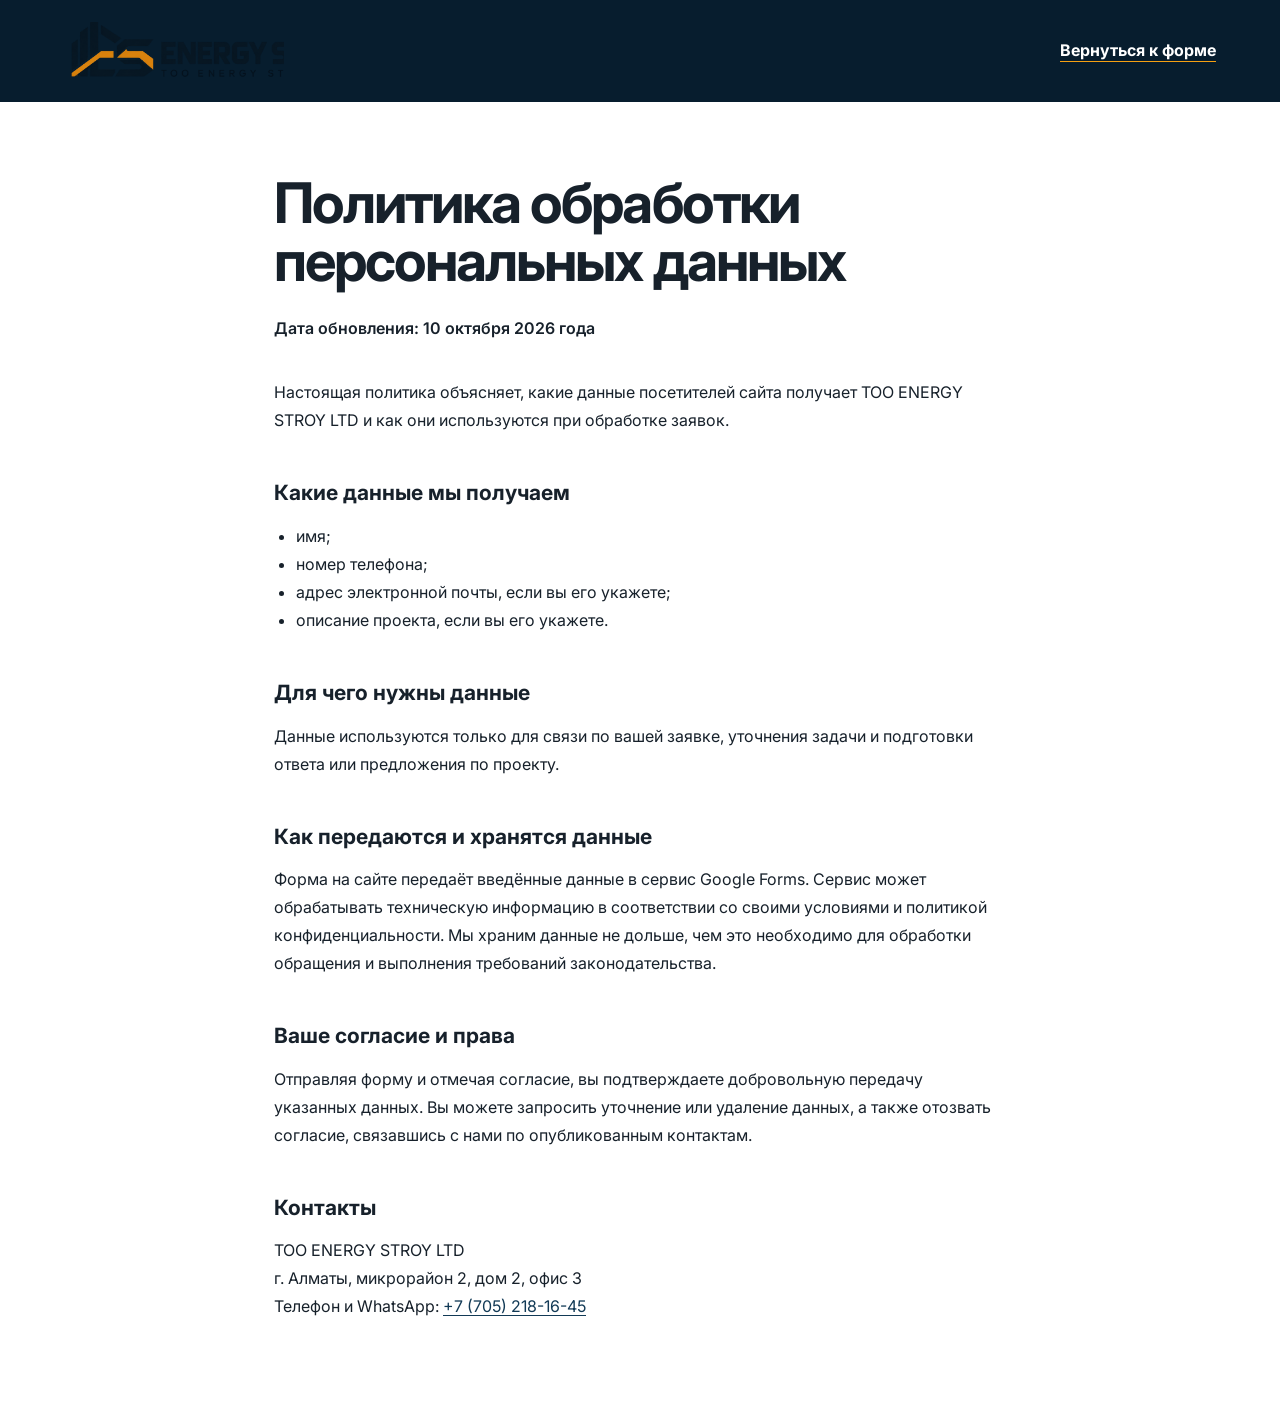
==== privacy.html @ 649e8ce1 "Harden accessibility forms and SEO" ====
<!DOCTYPE html>
<html lang="ru">
<head>
    <meta charset="UTF-8">
    <meta name="viewport" content="width=device-width, initial-scale=1.0, viewport-fit=cover">
    <meta name="description" content="Политика обработки персональных данных TOO ENERGY STROY LTD.">
    <meta name="theme-color" content="#071d2d">
    <link rel="canonical" href="https://kazakbayzhanibek.github.io/mag.ingi/privacy.html">
    <link rel="icon" type="image/png" href="energy-stroy-symbol.png">
    <link rel="stylesheet" href="style.css?v=9">
    <link rel="preconnect" href="https://fonts.googleapis.com">
    <link rel="preconnect" href="https://fonts.gstatic.com" crossorigin>
    <link href="https://fonts.googleapis.com/css2?family=Inter:wght@300;400;500;600;700;800;900&display=swap" rel="stylesheet">
    <title>Политика конфиденциальности — TOO ENERGY STROY LTD</title>
</head>
<body class="privacy-page">
    <a class="skip-link" href="#privacy-content">Перейти к содержанию</a>
    <header class="privacy-header">
        <div class="container">
            <a href="./" class="brand-wordmark" aria-label="TOO ENERGY STROY LTD — на главную">
                <span class="brand-logo-frame"><img src="energy-stroy-logo.png" alt="TOO ENERGY STROY LTD" class="brand-logo-image"></span>
            </a>
            <a class="privacy-back" href="./#contact-form">Вернуться к форме</a>
        </div>
    </header>
    <main id="privacy-content" class="privacy-content">
        <article class="container privacy-article">
            <h1>Политика обработки персональных данных</h1>
            <p class="privacy-updated">Дата обновления: 10 октября 2026 года</p>

            <p>Настоящая политика объясняет, какие данные посетителей сайта получает TOO ENERGY STROY LTD и как они используются при обработке заявок.</p>

            <h2>Какие данные мы получаем</h2>
            <ul>
                <li>имя;</li>
                <li>номер телефона;</li>
                <li>адрес электронной почты, если вы его укажете;</li>
                <li>описание проекта, если вы его укажете.</li>
            </ul>

            <h2>Для чего нужны данные</h2>
            <p>Данные используются только для связи по вашей заявке, уточнения задачи и подготовки ответа или предложения по проекту.</p>

            <h2>Как передаются и хранятся данные</h2>
            <p>Форма на сайте передаёт введённые данные в сервис Google Forms. Сервис может обрабатывать техническую информацию в соответствии со своими условиями и политикой конфиденциальности. Мы храним данные не дольше, чем это необходимо для обработки обращения и выполнения требований законодательства.</p>

            <h2>Ваше согласие и права</h2>
            <p>Отправляя форму и отмечая согласие, вы подтверждаете добровольную передачу указанных данных. Вы можете запросить уточнение или удаление данных, а также отозвать согласие, связавшись с нами по опубликованным контактам.</p>

            <h2>Контакты</h2>
            <p>TOO ENERGY STROY LTD<br>г. Алматы, микрорайон 2, дом 2, офис 3<br>Телефон и WhatsApp: <a href="tel:+77052181645">+7 (705) 218-16-45</a></p>
        </article>
    </main>
</body>
</html>
---- style.css ----
*, *::before, *::after {
    margin: 0;
    padding: 0;
    box-sizing: border-box;
}
:root {
    --primary: #071d2e;
    --primary-light: #123a56;
    --accent: #f5a012;
    --accent-dark: #9c5c00;
    --accent-light: #fff0d3;
    --text: #17212b;
    --text-light: #53616d;
    --text-muted: #71808c;
    --bg: #fafaf7;
    --bg-alt: #f5f2ea;
    --bg-steel: #e9eff2;
    --surface: #ffffff;
    --border: #d7e0e5;
    --shadow: 0 3px 10px rgba(7,29,46,0.07);
    --shadow-md: 0 8px 24px rgba(7,29,46,0.09);
    --shadow-lg: 0 16px 42px rgba(7,29,46,0.13);
    --shadow-xl: 0 24px 64px rgba(7,29,46,0.16);
    --radius: 6px;
    --radius-lg: 12px;
    --transition: 0.3s cubic-bezier(0.4, 0, 0.2, 1);
    --transition-fast: 0.15s ease;
}

html {
    scroll-behavior: smooth;
}

body {
    font-family: 'Inter', -apple-system, BlinkMacSystemFont, sans-serif;
    color: var(--text);
    background: var(--bg);
    line-height: 1.6;
    overflow-x: hidden;
    -webkit-font-smoothing: antialiased;
}

::selection {
    color: var(--primary);
    background: var(--accent);
}

:focus-visible {
    outline: 3px solid var(--accent);
    outline-offset: 3px;
}

* {
    scrollbar-color: var(--accent) var(--primary);
    scrollbar-width: thin;
}

*::-webkit-scrollbar {
    width: 10px;
}

*::-webkit-scrollbar-track {
    background: var(--primary);
}

*::-webkit-scrollbar-thumb {
    background: var(--accent);
    border: 2px solid var(--primary);
}

.container {
    max-width: 1200px;
    margin: 0 auto;
    padding: 0 24px;
}

/* TOP BAR */
.top-bar {
    background: #041522;
    color: rgba(255,255,255,0.8);
    padding: 10px 0;
    font-size: 13px;
}

.top-bar .container {
    display: flex;
    justify-content: space-between;
    align-items: center;
}

.top-bar-left {
    display: flex;
    gap: 30px;
}

.top-bar-left span,
.top-bar-left a {
    display: flex;
    align-items: center;
    gap: 8px;
}

.top-bar-left a {
    color: inherit;
    text-decoration: none;
}

.top-bar-left a:hover {
    color: white;
}

.top-bar-btn {
    background: var(--accent);
    color: var(--primary);
    padding: 8px 20px;
    text-decoration: none;
    font-weight: 600;
    font-size: 12px;
    transition: var(--transition);
    letter-spacing: 0.5px;
}

.top-bar-btn:hover {
    background: white;
    transform: translateY(-1px);
}

/* NAVBAR */
.navbar {
    background: var(--bg);
    position: sticky;
    top: 0;
    z-index: 1000;
    box-shadow: var(--shadow);
    transition: var(--transition);
}

.navbar.scrolled {
    box-shadow: 0 2px 20px rgba(0,0,0,0.1);
}

.navbar .container {
    display: flex;
    align-items: center;
    justify-content: space-between;
    height: 76px;
}

.logo {
    display: flex;
    align-items: center;
    gap: 12px;
    text-decoration: none;
}

.brand-wordmark {
    color: var(--primary);
}

.brand-logo-frame {
    width: 220px;
    height: 58px;
    display: flex;
    align-items: center;
    overflow: hidden;
}

.brand-logo-image {
    width: 100%;
    height: auto;
    display: block;
    transition: var(--transition);
}

.brand-wordmark:hover .brand-logo-image {
    transform: translateY(-1px) scale(1.01);
}

.logo-img {
    height: 44px;
    width: auto;
    transition: var(--transition);
}

.logo:hover .logo-img {
    transform: scale(1.03);
}

.logo-img-footer {
    height: 36px;
    width: auto;
}

.footer-logo {
    flex-direction: column;
    align-items: flex-start;
    gap: 8px;
}

.footer-wordmark {
    flex-direction: row;
    align-items: center;
}

.footer-wordmark .brand-logo-frame {
    width: 240px;
    height: 76px;
    padding: 8px 12px;
    background: white;
    border-radius: 8px;
}

.footer-logo-text {
    color: white;
    font-size: 12px;
    font-weight: 700;
    letter-spacing: 2px;
}

.nav-links {
    display: flex;
    list-style: none;
    gap: 4px;
}

.nav-links a {
    text-decoration: none;
    color: var(--text);
    font-size: 14px;
    font-weight: 500;
    padding: 10px 16px;
    transition: var(--transition);
    position: relative;
}

.nav-links a:hover {
    color: var(--accent);
}

.nav-links a.active {
    color: var(--accent);
}

.nav-links a.active::after {
    content: '';
    position: absolute;
    bottom: 0;
    left: 16px;
    right: 16px;
    height: 2px;
    background: var(--accent);
    border-radius: 1px;
}

.nav-cta {
    display: inline-flex;
    align-items: center;
    gap: 8px;
    padding: 10px 20px;
    background: var(--accent);
    color: var(--primary);
    text-decoration: none;
    font-size: 13px;
    font-weight: 600;
    transition: var(--transition);
}

.nav-cta:hover {
    background: var(--accent-dark);
    color: white;
    transform: translateY(-1px);
    box-shadow: 0 4px 12px rgba(245,166,35,0.3);
}

.mobile-toggle {
    display: none;
    flex-direction: column;
    gap: 5px;
    background: none;
    border: none;
    cursor: pointer;
    padding: 4px;
}

.mobile-toggle span {
    width: 24px;
    height: 2px;
    background: var(--text);
    transition: var(--transition);
}

/* HERO */
.hero {
    position: relative;
    height: 100vh;
    min-height: 650px;
    overflow: hidden;
}

.hero-slider {
    position: absolute;
    inset: 0;
}

.hero-slide {
    position: absolute;
    inset: 0;
    background-size: cover;
    background-position: center;
    opacity: 0;
    transform: scale(1.05);
    transition: opacity 1s ease, transform 6s ease;
}

.hero-slide.active {
    opacity: 1;
    transform: scale(1);
}

.hero-overlay {
    position: absolute;
    inset: 0;
    background: linear-gradient(135deg, rgba(7,29,46,0.9) 0%, rgba(7,29,46,0.66) 52%, rgba(7,29,46,0.38) 100%);
}

.hero-content {
    position: absolute;
    top: 50%;
    left: 50%;
    transform: translate(-50%, -50%);
    text-align: center;
    color: white;
    z-index: 2;
    width: 90%;
    max-width: 850px;
}

.hero-badge {
    display: inline-block;
    padding: 8px 24px;
    background: rgba(245,166,35,0.15);
    color: var(--accent);
    font-size: 12px;
    font-weight: 600;
    letter-spacing: 3px;
    text-transform: uppercase;
    margin-bottom: 24px;
    border: 1px solid rgba(245,166,35,0.3);
    backdrop-filter: blur(10px);
}

.hero-title {
    font-size: clamp(38px, 6vw, 72px);
    font-weight: 900;
    line-height: 1.05;
    margin-bottom: 24px;
    letter-spacing: 2px;
    text-shadow: 0 2px 20px rgba(0,0,0,0.3);
}

.hero-title .accent {
    color: var(--accent);
}

.hero-desc {
    font-size: 17px;
    color: rgba(255,255,255,0.7);
    margin-bottom: 36px;
    max-width: 600px;
    margin-left: auto;
    margin-right: auto;
    line-height: 1.8;
}

.hero-buttons {
    display: flex;
    gap: 16px;
    justify-content: center;
    flex-wrap: wrap;
}

.btn {
    display: inline-flex;
    align-items: center;
    gap: 10px;
    padding: 16px 32px;
    font-size: 13px;
    font-weight: 700;
    text-decoration: none;
    letter-spacing: 1px;
    transition: var(--transition);
    cursor: pointer;
    border: none;
    font-family: inherit;
    text-transform: uppercase;
    position: relative;
    overflow: hidden;
}

.btn-primary {
    background: var(--accent);
    color: var(--primary);
}

.btn-primary:hover {
    background: white;
    transform: translateY(-3px);
    box-shadow: 0 10px 30px rgba(245,166,35,0.35);
}

.btn-primary::after {
    content: '';
    position: absolute;
    width: 100%;
    height: 100%;
    top: 0;
    left: -100%;
    background: linear-gradient(90deg, transparent, rgba(255,255,255,0.25), transparent);
    transition: 0.5s;
}

.btn-primary:hover::after {
    left: 100%;
}

.btn-outline {
    background: transparent;
    color: white;
    border: 2px solid rgba(255,255,255,0.3);
}

.btn-outline:hover {
    background: white;
    color: var(--primary);
    border-color: white;
    transform: translateY(-3px);
}

.btn-full {
    width: 100%;
    justify-content: center;
}

.hero-nav {
    position: absolute;
    bottom: 50%;
    transform: translateY(50%);
    width: 100%;
    display: flex;
    justify-content: space-between;
    padding: 0 30px;
    z-index: 3;
}

.hero-prev, .hero-next {
    width: 50px;
    height: 50px;
    background: rgba(255,255,255,0.1);
    border: 1px solid rgba(255,255,255,0.2);
    color: white;
    display: flex;
    align-items: center;
    justify-content: center;
    cursor: pointer;
    transition: var(--transition);
    backdrop-filter: blur(10px);
}

.hero-prev:hover, .hero-next:hover {
    background: var(--accent);
    border-color: var(--accent);
    transform: scale(1.1);
}

.hero-bottom-shape {
    position: absolute;
    bottom: -2px;
    left: 0;
    right: 0;
    height: 100px;
    background: white;
    clip-path: polygon(0 100%, 100% 100%, 100% 0, 0 60%);
    z-index: 4;
}

.hero-scroll {
    position: absolute;
    bottom: 120px;
    left: 50%;
    transform: translateX(-50%);
    z-index: 5;
    display: flex;
    flex-direction: column;
    align-items: center;
    gap: 8px;
    color: rgba(255,255,255,0.6);
    font-size: 11px;
    letter-spacing: 2px;
    text-transform: uppercase;
    animation: bounce 2s infinite;
}

@keyframes bounce {
    0%, 100% { transform: translateX(-50%) translateY(0); }
    50% { transform: translateX(-50%) translateY(8px); }
}

/* COUNTERS */
.counters {
    padding: 60px 0;
    background: var(--primary);
    position: relative;
    z-index: 5;
}

.counters-grid {
    display: grid;
    grid-template-columns: repeat(4, 1fr);
    gap: 30px;
}

.counter-item {
    text-align: center;
    color: white;
    padding: 20px;
    transition: var(--transition);
}

.counter-item:hover {
    transform: translateY(-5px);
}

.counter-number {
    font-size: 48px;
    font-weight: 900;
    color: var(--accent);
    display: inline;
    line-height: 1;
}

.counter-suffix {
    font-size: 24px;
    font-weight: 700;
    color: var(--accent);
    display: inline;
}

.counter-label {
    font-size: 14px;
    color: rgba(255,255,255,0.6);
    margin-top: 8px;
}

/* SECTIONS */
.section-header {
    text-align: center;
    margin-bottom: 50px;
}

.section-header.left {
    text-align: left;
}

.section-tag {
    display: inline-block;
    padding: 6px 16px;
    background: var(--accent-light);
    color: var(--accent-dark);
    font-size: 11px;
    font-weight: 700;
    letter-spacing: 2px;
    text-transform: uppercase;
    margin-bottom: 16px;
}

.section-tag.light {
    background: rgba(245,166,35,0.15);
    color: var(--accent);
}

.section-title {
    font-size: clamp(28px, 4vw, 40px);
    font-weight: 900;
    margin-bottom: 12px;
    letter-spacing: 1px;
}

.section-title.left {
    text-align: left;
}

.section-title .accent {
    color: var(--accent);
}

.section-desc {
    font-size: 16px;
    color: var(--text-light);
    max-width: 500px;
    margin: 0 auto;
}

/* FEATURES */
.features {
    padding: 80px 0;
    background: var(--bg-steel);
}

.features-grid {
    display: grid;
    grid-template-columns: repeat(4, 1fr);
    gap: 24px;
}

.feature-item {
    text-align: center;
    padding: 40px 24px;
    border: 1px solid var(--border);
    transition: var(--transition);
    position: relative;
    overflow: hidden;
    background: var(--surface);
}

.feature-item::before {
    content: '';
    position: absolute;
    top: 0;
    left: 0;
    right: 0;
    height: 3px;
    background: var(--accent);
    transform: scaleX(0);
    transition: var(--transition);
}

.feature-item:hover {
    border-color: var(--accent);
    transform: translateY(-8px);
    box-shadow: var(--shadow-xl);
}

.feature-item:hover::before {
    transform: scaleX(1);
}

.feature-icon {
    width: 72px;
    height: 72px;
    margin: 0 auto 20px;
    display: flex;
    align-items: center;
    justify-content: center;
    background: var(--accent-light);
    color: var(--accent);
    transition: var(--transition);
    border-radius: 50%;
}

.feature-item:hover .feature-icon {
    background: var(--accent);
    color: white;
    transform: scale(1.1);
    box-shadow: 0 8px 20px rgba(245,166,35,0.3);
}

.feature-item h3 {
    font-size: 14px;
    font-weight: 700;
    margin-bottom: 12px;
    letter-spacing: 1px;
}

.feature-item p {
    font-size: 14px;
    color: var(--text-light);
    line-height: 1.7;
}

/* ABOUT */
.about {
    padding: 100px 0;
    background: var(--bg-alt);
    position: relative;
    overflow: hidden;
}

.about-bg-text {
    position: absolute;
    left: -80px;
    top: 50%;
    transform: translateY(-50%) rotate(-90deg);
    font-size: 180px;
    font-weight: 900;
    color: rgba(0,0,0,0.02);
    white-space: nowrap;
    pointer-events: none;
}

.about-layout {
    display: grid;
    grid-template-columns: 1fr 1fr;
    gap: 60px;
    align-items: start;
}

.about-text {
    font-size: 16px;
    color: var(--text-light);
    line-height: 1.8;
    margin-bottom: 16px;
}

.about-principles {
    margin-top: 30px;
    display: flex;
    flex-direction: column;
    gap: 14px;
}

.principle {
    display: flex;
    align-items: center;
    gap: 12px;
    font-size: 15px;
    font-weight: 500;
    transition: var(--transition);
}

.principle:hover {
    transform: translateX(5px);
}

.principle svg {
    color: var(--accent);
    flex-shrink: 0;
}

.about-right {
    display: grid;
    grid-template-columns: 1fr 1fr;
    gap: 16px;
}

.about-card {
    background: var(--surface);
    padding: 24px;
    border: 1px solid var(--border);
    transition: var(--transition);
    position: relative;
    overflow: hidden;
}

.about-card::after {
    content: '';
    position: absolute;
    bottom: 0;
    left: 0;
    right: 0;
    height: 3px;
    background: var(--accent);
    transform: scaleX(0);
    transition: var(--transition);
}

.about-card:hover {
    border-color: var(--accent);
    box-shadow: var(--shadow-lg);
    transform: translateY(-5px);
}

.about-card:hover::after {
    transform: scaleX(1);
}

.about-card-icon {
    width: 48px;
    height: 48px;
    display: flex;
    align-items: center;
    justify-content: center;
    background: var(--accent-light);
    color: var(--accent);
    margin-bottom: 16px;
    border-radius: 50%;
    transition: var(--transition);
}

.about-card:hover .about-card-icon {
    background: var(--accent);
    color: white;
    transform: scale(1.1);
}

.about-card-value {
    display: block;
    font-size: 14px;
    font-weight: 600;
    margin-bottom: 4px;
}

.about-card-label {
    font-size: 12px;
    color: var(--text-muted);
    text-transform: uppercase;
    letter-spacing: 1px;
}

/* SERVICES */
.services {
    padding: 100px 0;
    background: var(--bg);
}

.services-grid {
    display: grid;
    grid-template-columns: repeat(3, 1fr);
    gap: 24px;
}

.service-card {
    border: 1px solid var(--border);
    overflow: hidden;
    transition: var(--transition);
    position: relative;
    display: flex;
    flex-direction: column;
    background: var(--surface);
}

.service-card::before {
    content: '';
    position: absolute;
    top: 0;
    left: 0;
    right: 0;
    height: 3px;
    background: var(--accent);
    transform: scaleX(0);
    transition: var(--transition);
    z-index: 1;
}

.service-card:hover {
    border-color: var(--accent);
    box-shadow: var(--shadow-xl);
    transform: translateY(-8px);
}

.service-card:hover::before {
    transform: scaleX(1);
}

.service-card-img {
    position: relative;
    height: 220px;
    overflow: hidden;
}

.service-card-img img {
    width: 100%;
    height: 100%;
    object-fit: cover;
    transition: transform 0.5s;
}

.service-card:hover .service-card-img img {
    transform: scale(1.1);
}

.service-card-overlay {
    position: absolute;
    inset: 0;
    background: rgba(7,29,46,0.84);
    display: flex;
    align-items: center;
    justify-content: center;
    color: var(--accent);
    opacity: 0;
    transition: var(--transition);
}

.service-card:hover .service-card-overlay {
    opacity: 1;
}

.service-card-img::after {
    content: '';
    position: absolute;
    bottom: 0;
    left: 0;
    right: 0;
    height: 50%;
    background: linear-gradient(to top, rgba(0,0,0,0.3), transparent);
    pointer-events: none;
}

.service-card-body {
    padding: 28px;
    flex: 1;
}

.service-card-body h3 {
    font-size: 18px;
    font-weight: 700;
    margin-bottom: 16px;
}

.service-list {
    display: flex;
    flex-direction: column;
    gap: 10px;
}

.service-list span {
    font-size: 14px;
    color: var(--text-light);
    display: flex;
    align-items: center;
    gap: 10px;
    transition: var(--transition);
}

.service-list span:hover {
    color: var(--text);
    transform: translateX(4px);
}

.service-list span::before {
    content: '';
    width: 6px;
    height: 6px;
    background: var(--accent);
    flex-shrink: 0;
    border-radius: 50%;
}

/* PORTFOLIO */
.portfolio {
    padding: 100px 0;
    color: white;
    background: var(--primary);
}

.portfolio .section-title {
    color: white;
}

.portfolio .section-desc {
    color: rgba(233,239,242,0.72);
}

.portfolio .section-tag {
    color: #ffd58e;
    background: rgba(245,160,18,0.14);
}

.clients-grid {
    display: grid;
    grid-template-columns: repeat(5, 1fr);
    gap: 1px;
    background: rgba(255,255,255,0.14);
    box-shadow: var(--shadow-md);
}

.client-name {
    min-height: 132px;
    padding: 24px;
    background: #f9f7f2;
    color: var(--primary);
    display: flex;
    align-items: center;
    justify-content: center;
    text-align: center;
    font-size: 15px;
    font-weight: 800;
    letter-spacing: -0.01em;
    transition: var(--transition);
}

.client-name:hover {
    color: var(--accent-dark);
    transform: translateY(-3px);
    box-shadow: 0 8px 24px rgba(15, 25, 35, 0.1);
    position: relative;
    z-index: 1;
}

.client-name-more {
    background: var(--primary);
    color: white;
    font-weight: 600;
    font-style: italic;
}

.portfolio-filter {
    display: flex;
    justify-content: center;
    gap: 8px;
    margin-bottom: 40px;
}

.filter-btn {
    padding: 10px 24px;
    background: white;
    border: 1px solid var(--border);
    font-size: 13px;
    font-weight: 600;
    cursor: pointer;
    transition: var(--transition);
    font-family: inherit;
    position: relative;
}

.filter-btn::after {
    content: '';
    position: absolute;
    bottom: -1px;
    left: 50%;
    width: 0;
    height: 2px;
    background: var(--primary);
    transition: var(--transition);
    transform: translateX(-50%);
}

.filter-btn:hover,
.filter-btn.active {
    background: var(--accent);
    border-color: var(--accent);
    color: var(--primary);
}

.filter-btn.active::after {
    width: 30px;
}

.portfolio-grid {
    display: grid;
    grid-template-columns: repeat(2, 1fr);
    gap: 24px;
}

.portfolio-card {
    overflow: hidden;
    position: relative;
}

.portfolio-card::before {
    content: '';
    position: absolute;
    top: 0;
    left: 0;
    right: 0;
    height: 3px;
    background: var(--accent);
    transform: scaleX(0);
    transition: var(--transition);
    z-index: 1;
}

.portfolio-card:hover::before {
    transform: scaleX(1);
}

.portfolio-image {
    position: relative;
    height: 300px;
    overflow: hidden;
}

.portfolio-image img {
    width: 100%;
    height: 100%;
    object-fit: cover;
    transition: transform 0.5s;
}

.portfolio-card:hover .portfolio-image img {
    transform: scale(1.1);
}

.portfolio-overlay {
    position: absolute;
    inset: 0;
    background: linear-gradient(to top, rgba(15,25,35,0.95) 0%, rgba(15,25,35,0.3) 50%, transparent 100%);
    display: flex;
    flex-direction: column;
    justify-content: flex-end;
    padding: 30px;
    opacity: 0;
    transition: var(--transition);
}

.portfolio-card:hover .portfolio-overlay {
    opacity: 1;
}

.portfolio-category {
    display: inline-block;
    padding: 4px 12px;
    background: var(--accent);
    color: var(--primary);
    font-size: 11px;
    font-weight: 700;
    letter-spacing: 1px;
    text-transform: uppercase;
    margin-bottom: 12px;
    width: fit-content;
}

.portfolio-overlay h4 {
    color: white;
    font-size: 20px;
    font-weight: 700;
    margin-bottom: 6px;
}

.portfolio-overlay p {
    color: rgba(255,255,255,0.7);
    font-size: 14px;
    margin-bottom: 16px;
}

.portfolio-link {
    display: inline-block;
    padding: 10px 24px;
    background: white;
    color: var(--primary);
    text-decoration: none;
    font-size: 12px;
    font-weight: 700;
    letter-spacing: 1px;
    transition: var(--transition);
    width: fit-content;
}

.portfolio-link:hover {
    background: var(--accent);
    transform: translateY(-2px);
    box-shadow: 0 4px 12px rgba(245,166,35,0.3);
}

/* CONTACTS */
.contacts {
    padding: 100px 0;
    background: var(--bg-alt);
}

.contacts-layout {
    display: grid;
    grid-template-columns: 1fr 1.2fr;
    gap: 40px;
}

.contact-items {
    display: flex;
    flex-direction: column;
    gap: 20px;
}

.contact-item {
    display: flex;
    align-items: flex-start;
    gap: 16px;
    padding: 20px;
    background: var(--surface);
    border: 1px solid var(--border);
    transition: var(--transition);
    position: relative;
    overflow: hidden;
}

.contact-item::before {
    content: '';
    position: absolute;
    top: 0;
    left: 0;
    width: 3px;
    height: 100%;
    background: var(--accent);
    transform: scaleY(0);
    transition: var(--transition);
}

.contact-item:hover {
    border-color: var(--accent);
    box-shadow: var(--shadow);
    transform: translateX(4px);
}

.contact-item:hover::before {
    transform: scaleY(1);
}

.contact-icon {
    width: 48px;
    height: 48px;
    display: flex;
    align-items: center;
    justify-content: center;
    background: var(--accent-light);
    color: var(--accent);
    flex-shrink: 0;
    border-radius: 50%;
    transition: var(--transition);
}

.contact-item:hover .contact-icon {
    background: var(--accent);
    color: white;
    transform: scale(1.1);
}

.contact-label {
    display: block;
    font-size: 11px;
    color: var(--text-muted);
    margin-bottom: 4px;
    text-transform: uppercase;
    letter-spacing: 1px;
    font-weight: 600;
}

.contact-value {
    font-size: 15px;
    font-weight: 600;
    color: var(--text);
    text-decoration: none;
}

.contact-item a.contact-value {
    display: block;
}

a.contact-value:hover {
    color: var(--accent);
}

#map {
    width: 100%;
    height: 440px;
    position: relative;
    background: var(--bg-steel);
    border-radius: 12px;
    overflow: hidden;
    box-shadow: 0 18px 45px rgba(15, 25, 35, 0.14);
}

#map iframe {
    width: 100%;
    height: 100%;
    border: 0;
    filter: saturate(0.78) contrast(0.96);
    transition: filter var(--transition);
}

#map:hover iframe {
    filter: saturate(1) contrast(1);
}

.map-card {
    position: absolute;
    left: 18px;
    right: 18px;
    bottom: 18px;
    z-index: 2;
    display: grid;
    grid-template-columns: auto minmax(0, 1fr) auto;
    align-items: center;
    gap: 14px;
    padding: 16px;
    background: white;
    border-radius: 14px;
    box-shadow: 0 12px 32px rgba(15, 25, 35, 0.2);
}

.map-pin {
    width: 44px;
    height: 44px;
    display: grid;
    place-items: center;
    flex-shrink: 0;
    color: var(--primary);
    background: var(--accent);
    border-radius: 12px;
}

.map-address {
    display: grid;
    gap: 2px;
    min-width: 0;
}

.map-address span {
    color: var(--text-muted);
    font-size: 11px;
    font-weight: 700;
    letter-spacing: 0.08em;
    text-transform: uppercase;
}

.map-address strong {
    overflow: hidden;
    color: var(--primary);
    font-size: 14px;
    font-weight: 800;
    text-overflow: ellipsis;
    white-space: nowrap;
}

.map-address small {
    color: var(--text-muted);
    font-size: 12px;
}

.map-link {
    display: inline-flex;
    align-items: center;
    justify-content: center;
    gap: 6px;
    min-height: 42px;
    padding: 0 16px;
    color: white;
    background: var(--primary);
    border-radius: 10px;
    text-decoration: none;
    font-size: 12px;
    font-weight: 700;
    transition: var(--transition);
}

.map-link:hover {
    color: var(--primary);
    background: var(--accent);
}

.map-link svg {
    transition: transform var(--transition);
}

.map-link:hover svg {
    transform: translateX(2px);
}

/* CONTACT FORM */
.contact-form-section {
    padding: 100px 0;
    background: linear-gradient(135deg, var(--primary) 0%, #0c3049 100%);
}

.form-layout {
    display: grid;
    grid-template-columns: 1fr 1fr;
    gap: 60px;
    align-items: center;
}

.form-info h2 {
    font-size: 36px;
    font-weight: 900;
    color: white;
    margin-bottom: 12px;
}

.form-info > p {
    font-size: 16px;
    color: rgba(255,255,255,0.6);
    margin-bottom: 30px;
}

.form-features {
    display: flex;
    flex-direction: column;
    gap: 14px;
}

.form-feature {
    display: flex;
    align-items: center;
    gap: 12px;
    color: rgba(255,255,255,0.8);
    font-size: 14px;
}

.form-feature svg {
    color: var(--accent);
}

/* CUSTOM FORM */
.custom-form {
    display: flex;
    flex-direction: column;
    gap: 16px;
}

.form-row {
    display: grid;
    grid-template-columns: 1fr 1fr;
    gap: 16px;
}

.custom-form input,
.custom-form textarea {
    padding: 16px 20px;
    background: var(--primary-light);
    border: 1px solid rgba(255,255,255,0.1);
    color: white;
    font-size: 15px;
    font-family: inherit;
    transition: var(--transition);
}

.custom-form input::placeholder,
.custom-form textarea::placeholder {
    color: rgba(255,255,255,0.3);
}

.custom-form input:focus,
.custom-form textarea:focus {
    outline: none;
    border-color: var(--accent);
    box-shadow: 0 0 0 3px rgba(245,166,35,0.15);
}

.custom-form input:invalid:not(:placeholder-shown),
.custom-form textarea:invalid:not(:placeholder-shown) {
    border-color: #ef4444;
    box-shadow: 0 0 0 3px rgba(239, 68, 68, 0.1);
}

.custom-form button:disabled {
    opacity: 0.5;
    cursor: not-allowed;
    transform: none;
}

.custom-form textarea {
    resize: vertical;
    min-height: 120px;
}

@media (max-width: 768px) {
    .form-row {
        grid-template-columns: 1fr;
    }
}

.form-success {
    text-align: center;
    padding: 40px 20px;
}

.form-success svg {
    margin-bottom: 16px;
}

.form-success h3 {
    font-size: 20px;
    font-weight: 800;
    color: white;
    margin-bottom: 8px;
    letter-spacing: 1px;
}

.form-success p {
    color: rgba(255,255,255,0.6);
    font-size: 15px;
}

.form-error {
    display: none;
    background: rgba(239, 68, 68, 0.15);
    border: 1px solid rgba(239, 68, 68, 0.3);
    color: #ef4444;
    padding: 10px 16px;
    border-radius: 8px;
    font-size: 13px;
    margin-bottom: 12px;
}

.form-timer {
    display: none;
    color: rgba(255,255,255,0.4);
    font-size: 12px;
    text-align: center;
    margin-top: 8px;
}

/* FOOTER */
.footer {
    background: #04111c;
    padding-top: 60px;
}

.footer-top {
    display: grid;
    grid-template-columns: 1.5fr 1fr 1fr 1fr;
    gap: 40px;
    padding-bottom: 40px;
    border-bottom: 1px solid rgba(255,255,255,0.1);
}

.footer-brand p {
    color: rgba(255,255,255,0.5);
    font-size: 14px;
    margin-top: 16px;
    line-height: 1.7;
}

.footer-links h4,
.footer-contacts h4 {
    color: white;
    font-size: 14px;
    font-weight: 700;
    margin-bottom: 20px;
    letter-spacing: 1px;
}

.footer-links a,
.footer-contacts a,
.footer-contacts span {
    display: block;
    color: rgba(255,255,255,0.5);
    text-decoration: none;
    font-size: 14px;
    margin-bottom: 12px;
    transition: var(--transition);
    position: relative;
    display: inline-block;
}

.footer-links a::after,
.footer-contacts a::after {
    content: '';
    position: absolute;
    bottom: -2px;
    left: 0;
    width: 0;
    height: 1px;
    background: var(--accent);
    transition: var(--transition);
}

.footer-links a:hover,
.footer-contacts a:hover {
    color: var(--accent);
}

.footer-links a:hover::after,
.footer-contacts a:hover::after {
    width: 100%;
}

.footer-bottom {
    padding: 20px 0;
    text-align: center;
    color: rgba(255,255,255,0.3);
    font-size: 13px;
}

/* MODAL */
.modal {
    display: none;
    position: fixed;
    inset: 0;
    background: rgba(0,0,0,0.7);
    z-index: 2000;
    align-items: center;
    justify-content: center;
    backdrop-filter: blur(4px);
}

.modal.active {
    display: flex;
}

.modal-content {
    background: white;
    padding: 50px;
    text-align: center;
    max-width: 420px;
    width: 90%;
    animation: modalSlide 0.3s ease;
}

@keyframes modalSlide {
    from {
        opacity: 0;
        transform: translateY(-20px) scale(0.95);
    }
    to {
        opacity: 1;
        transform: translateY(0) scale(1);
    }
}

.modal-icon {
    width: 80px;
    height: 80px;
    margin: 0 auto 24px;
    display: flex;
    align-items: center;
    justify-content: center;
    background: #f0fdf4;
    color: #16a34a;
    border-radius: 50%;
    animation: modalIcon 0.5s ease 0.2s both;
}

@keyframes modalIcon {
    from {
        transform: scale(0);
    }
    to {
        transform: scale(1);
    }
}

.modal-content h3 {
    font-size: 22px;
    font-weight: 800;
    margin-bottom: 10px;
    letter-spacing: 1px;
}

.modal-content p {
    color: var(--text-light);
    margin-bottom: 28px;
}

/* BACK TO TOP */
.back-to-top {
    position: fixed;
    bottom: 30px;
    right: 90px;
    width: 48px;
    height: 48px;
    background: var(--accent);
    color: var(--primary);
    border: none;
    display: flex;
    align-items: center;
    justify-content: center;
    cursor: pointer;
    opacity: 0;
    visibility: hidden;
    transition: var(--transition);
    z-index: 999;
}

.back-to-top.visible {
    opacity: 1;
    visibility: visible;
}

.back-to-top:hover {
    background: var(--accent-dark);
    transform: translateY(-3px);
    box-shadow: 0 4px 12px rgba(245,166,35,0.3);
}

/* WHATSAPP */
.whatsapp-btn {
    position: fixed;
    bottom: 30px;
    right: 30px;
    width: 56px;
    height: 56px;
    background: #25D366;
    border-radius: 50%;
    display: flex;
    align-items: center;
    justify-content: center;
    z-index: 999;
    transition: var(--transition);
    box-shadow: 0 4px 12px rgba(37,211,102,0.4);
    animation: whatsapp-pulse 2s infinite;
}

.whatsapp-btn:hover {
    transform: scale(1.1);
    box-shadow: 0 6px 20px rgba(37,211,102,0.5);
}

@keyframes whatsapp-pulse {
    0% { box-shadow: 0 0 0 0 rgba(37,211,102,0.4); }
    70% { box-shadow: 0 0 0 12px rgba(37,211,102,0); }
    100% { box-shadow: 0 0 0 0 rgba(37,211,102,0); }
}

/* ANIMATIONS */
[data-animate] {
    opacity: 0;
    transition: opacity 0.6s ease, transform 0.6s ease;
}

[data-animate="fade-up"] {
    transform: translateY(30px);
}

[data-animate="fade-right"] {
    transform: translateX(-30px);
}

[data-animate="fade-left"] {
    transform: translateX(30px);
}

[data-animate].animated {
    opacity: 1;
    transform: translate(0);
}

/* SELECTION */
::selection {
    background: var(--accent);
    color: var(--primary);
}

/* SCROLLBAR */
::-webkit-scrollbar {
    width: 8px;
}

::-webkit-scrollbar-track {
    background: var(--bg-alt);
}

::-webkit-scrollbar-thumb {
    background: var(--accent);
    border-radius: 4px;
}

::-webkit-scrollbar-thumb:hover {
    background: var(--accent-dark);
}

/* RESPONSIVE */
@media (max-width: 1024px) {
    .about-layout,
    .contacts-layout,
    .form-layout {
        grid-template-columns: 1fr;
    }

    .features-grid {
        grid-template-columns: repeat(2, 1fr);
    }

    .counters-grid {
        grid-template-columns: repeat(2, 1fr);
    }

    .services-grid {
        grid-template-columns: repeat(2, 1fr);
    }

    .clients-grid {
        grid-template-columns: repeat(3, 1fr);
    }

    .footer-top {
        grid-template-columns: 1fr 1fr;
    }
}

@media (max-width: 768px) {
    /* TOP BAR */
    .top-bar {
        padding: 8px 0;
    }

    .top-bar-left {
        flex-direction: column;
        gap: 4px;
        font-size: 11px;
    }

    .top-bar-btn {
        padding: 6px 14px;
        font-size: 11px;
    }

    /* NAVBAR */
    .navbar .container {
        height: 60px;
    }

    .logo-img {
        height: 36px;
    }

    .brand-logo-frame {
        width: 180px;
        height: 50px;
    }

    .footer-wordmark .brand-logo-frame {
        width: 220px;
        height: 70px;
    }

    .nav-links {
        display: none;
        position: absolute;
        top: 60px;
        left: 0;
        right: 0;
        background: white;
        flex-direction: column;
        padding: 16px 24px;
        box-shadow: var(--shadow-md);
        border-top: 1px solid var(--border);
    }

    .nav-links.active {
        display: flex;
    }

    .nav-links a {
        padding: 12px 0;
        font-size: 15px;
        border-bottom: 1px solid var(--border);
    }

    .nav-links a:last-child {
        border-bottom: none;
    }

    .nav-cta {
        display: none;
    }

    .mobile-toggle {
        display: flex;
        width: 32px;
        height: 32px;
        align-items: center;
        justify-content: center;
    }

    .mobile-toggle span {
        width: 20px;
    }

    /* HERO */
    .hero {
        min-height: 100vh;
        min-height: 100dvh;
    }

    .hero-content {
        padding: 0 16px;
    }

    .hero-badge {
        padding: 6px 16px;
        font-size: 11px;
        letter-spacing: 2px;
    }

    .hero-title {
        font-size: 28px;
        letter-spacing: 1px;
    }

    .hero-desc {
        font-size: 14px;
        line-height: 1.6;
        margin-bottom: 28px;
    }

    .hero-buttons {
        flex-direction: column;
        gap: 12px;
        padding: 0 16px;
    }

    .hero-buttons .btn {
        width: 100%;
        justify-content: center;
        padding: 14px 24px;
        font-size: 12px;
    }

    .hero-nav {
        display: none;
    }

    .hero-scroll {
        display: none;
    }

    .hero-bottom-shape {
        height: 60px;
    }

    /* COUNTERS */
    .counters {
        padding: 40px 0;
    }

    .counters-grid {
        grid-template-columns: 1fr 1fr;
        gap: 16px;
    }

    .counter-item {
        padding: 16px 8px;
    }

    .counter-number {
        font-size: 32px;
    }

    .counter-suffix {
        font-size: 18px;
    }

    .counter-label {
        font-size: 12px;
    }

    /* SECTIONS */
    .section {
        padding: 60px 0;
    }

    .section-header {
        margin-bottom: 32px;
    }

    .section-tag {
        font-size: 10px;
        padding: 5px 12px;
    }

    .section-title {
        font-size: 22px;
        letter-spacing: 0.5px;
    }

    .section-desc {
        font-size: 14px;
    }

    /* FEATURES */
    .features {
        padding: 60px 0;
    }

    .features-grid {
        grid-template-columns: 1fr;
        gap: 16px;
    }

    .feature-item {
        padding: 28px 20px;
        display: flex;
        flex-direction: row;
        align-items: center;
        gap: 16px;
        text-align: left;
    }

    .feature-icon {
        width: 56px;
        height: 56px;
        margin: 0;
        flex-shrink: 0;
    }

    .feature-icon svg {
        width: 28px;
        height: 28px;
    }

    .feature-item h3 {
        font-size: 13px;
        margin-bottom: 6px;
    }

    .feature-item p {
        font-size: 13px;
        line-height: 1.5;
    }

    /* ABOUT */
    .about {
        padding: 60px 0;
    }

    .about-bg-text {
        font-size: 100px;
        left: -40px;
    }

    .about-text {
        font-size: 14px;
        line-height: 1.7;
    }

    .about-principles {
        gap: 10px;
    }

    .principle {
        font-size: 13px;
    }

    .about-right {
        grid-template-columns: 1fr 1fr;
        gap: 12px;
    }

    .about-card {
        padding: 16px;
    }

    .about-card-icon {
        width: 40px;
        height: 40px;
        margin-bottom: 12px;
    }

    .about-card-icon svg {
        width: 20px;
        height: 20px;
    }

    .about-card-value {
        font-size: 12px;
    }

    .about-card-label {
        font-size: 10px;
    }

    /* SERVICES */
    .services {
        padding: 60px 0;
    }

    .services-grid {
        grid-template-columns: 1fr;
        gap: 16px;
    }

    .clients-grid {
        grid-template-columns: 1fr;
    }

    .client-name {
        min-height: 92px;
    }

    .service-card-img {
        height: 180px;
    }

    .service-card-body {
        padding: 20px;
    }

    .service-card-body h3 {
        font-size: 16px;
        margin-bottom: 12px;
    }

    .service-list span {
        font-size: 13px;
    }

    /* PORTFOLIO */
    .portfolio {
        padding: 60px 0;
    }

    .portfolio-filter {
        gap: 6px;
        margin-bottom: 24px;
    }

    .filter-btn {
        padding: 8px 16px;
        font-size: 12px;
    }

    .portfolio-grid {
        grid-template-columns: 1fr;
        gap: 16px;
    }

    .portfolio-image {
        height: 220px;
    }

    .portfolio-overlay {
        padding: 20px;
    }

    .portfolio-category {
        font-size: 10px;
        padding: 3px 10px;
    }

    .portfolio-overlay h4 {
        font-size: 16px;
        margin-bottom: 4px;
    }

    .portfolio-overlay p {
        font-size: 12px;
        margin-bottom: 12px;
    }

    .portfolio-link {
        padding: 8px 16px;
        font-size: 11px;
    }

    /* CONTACTS */
    .contacts {
        padding: 60px 0;
    }

    .contacts-layout {
        gap: 24px;
    }

    .contact-items {
        gap: 12px;
    }

    .contact-item {
        padding: 16px;
        gap: 12px;
    }

    .contact-icon {
        width: 40px;
        height: 40px;
    }

    .contact-icon svg {
        width: 18px;
        height: 18px;
    }

    .contact-label {
        font-size: 10px;
    }

    .contact-value {
        font-size: 13px;
    }

    #map {
        height: 400px;
    }

    .map-card {
        left: 12px;
        right: 12px;
        bottom: 12px;
        grid-template-columns: auto minmax(0, 1fr);
        gap: 12px;
        padding: 14px;
    }

    .map-link {
        grid-column: 1 / -1;
        width: 100%;
    }

    /* CONTACT FORM */
    .contact-form-section {
        padding: 60px 0;
    }

    .form-layout {
        gap: 32px;
    }

    .form-info h2 {
        font-size: 24px;
    }

    .form-info > p {
        font-size: 14px;
        margin-bottom: 20px;
    }

    .form-features {
        gap: 10px;
    }

    .form-feature {
        font-size: 13px;
    }

    .custom-form input,
    .custom-form textarea {
        padding: 14px 16px;
        font-size: 14px;
    }

    .form-row {
        grid-template-columns: 1fr;
        gap: 12px;
    }

    /* FOOTER */
    .footer {
        padding-top: 40px;
    }

    .footer-top {
        grid-template-columns: 1fr;
        gap: 28px;
    }

    .footer-brand p {
        font-size: 13px;
    }

    .footer-links h4,
    .footer-contacts h4 {
        font-size: 12px;
        margin-bottom: 12px;
    }

    .footer-links a,
    .footer-contacts a,
    .footer-contacts span {
        font-size: 13px;
        margin-bottom: 8px;
    }

    .footer-bottom {
        font-size: 11px;
        padding: 16px 0;
    }

    /* WHATSAPP */
    .whatsapp-btn {
        width: 50px;
        height: 50px;
        bottom: 20px;
        right: 16px;
    }

    .whatsapp-btn svg {
        width: 24px;
        height: 24px;
    }

    /* BACK TO TOP */
    .back-to-top {
        width: 42px;
        height: 42px;
        bottom: 20px;
        right: 76px;
    }

    .back-to-top svg {
        width: 18px;
        height: 18px;
    }

    /* BUTTONS */
    .btn {
        padding: 12px 20px;
        font-size: 11px;
    }

    /* MOBILE MENU ANIMATION */
    .mobile-toggle.active span:nth-child(1) {
        transform: rotate(45deg) translate(5px, 5px);
    }

    .mobile-toggle.active span:nth-child(2) {
        opacity: 0;
    }

    .mobile-toggle.active span:nth-child(3) {
        transform: rotate(-45deg) translate(5px, -5px);
    }
}

@media (max-width: 480px) {
    .top-bar-left {
        flex-direction: column;
        gap: 4px;
        align-items: flex-start;
    }

    .counters-grid {
        grid-template-columns: 1fr 1fr;
        gap: 12px;
    }

    .counter-number {
        font-size: 28px;
    }

    .about-right {
        grid-template-columns: 1fr;
    }

    .hero-title {
        font-size: 24px;
    }
}

/* ACCESSIBILITY, FORM AND SERVICE-PAGE HARDENING */
html {
    scroll-padding-top: 112px;
    overflow-x: clip;
}

section[id],
main[id] {
    scroll-margin-top: 112px;
}

::selection {
    background: var(--accent);
    color: var(--primary);
}

.skip-link {
    position: fixed;
    top: 12px;
    left: 12px;
    z-index: 10000;
    padding: 12px 16px;
    background: var(--accent);
    color: var(--primary);
    font-weight: 800;
    text-decoration: none;
    transform: translateY(-160%);
    transition: transform 180ms ease-out;
}

.skip-link:focus {
    transform: translateY(0);
}

.mobile-toggle {
    width: 44px;
    height: 44px;
    align-items: center;
    justify-content: center;
    padding: 10px;
}

.hero-pause {
    position: absolute;
    bottom: 94px;
    left: 50%;
    width: 46px;
    height: 46px;
    display: flex;
    align-items: center;
    justify-content: center;
    transform: translateX(-50%);
    border: 1px solid rgba(255,255,255,0.35);
    background: rgba(7,29,45,0.72);
    color: #fff;
    cursor: pointer;
    transition: background-color 180ms ease-out, border-color 180ms ease-out;
    backdrop-filter: blur(8px);
}

.hero-pause:hover,
.hero-pause:focus-visible,
.hero-pause.is-paused {
    background: var(--accent);
    border-color: var(--accent);
    color: var(--primary);
}

.form-field {
    display: flex;
    flex-direction: column;
    gap: 7px;
}

.form-field label {
    color: rgba(255,255,255,0.92);
    font-size: 13px;
    font-weight: 700;
}

.field-optional {
    color: rgba(255,255,255,0.68);
    font-size: 12px;
    font-weight: 400;
}

.custom-form input,
.custom-form textarea {
    width: 100%;
    min-height: 48px;
}

.custom-form input::placeholder,
.custom-form textarea::placeholder {
    color: rgba(255,255,255,0.7);
}

.form-consent {
    display: flex;
    align-items: flex-start;
    gap: 10px;
    color: rgba(255,255,255,0.88);
    font-size: 13px;
    line-height: 1.45;
    cursor: pointer;
}

.form-consent input {
    flex: 0 0 auto;
    width: 20px;
    min-height: 20px;
    height: 20px;
    margin-top: 1px;
    accent-color: var(--accent);
}

.form-consent a,
.form-note a,
.form-success-link {
    color: #ffd082;
    text-decoration-thickness: 1px;
    text-underline-offset: 3px;
}

.form-note {
    margin: -6px 0 0;
    color: rgba(255,255,255,0.68);
    font-size: 12px;
    line-height: 1.5;
}

.form-error {
    color: #ffd0d0;
}

.form-timer {
    color: rgba(255,255,255,0.72);
}

.btn-full {
    min-height: 48px;
}

.form-success:focus {
    outline: none;
}

.form-success-link {
    display: inline-flex;
    min-height: 44px;
    align-items: center;
    margin-top: 14px;
    font-weight: 700;
}

.privacy-page {
    min-height: 100vh;
    background: var(--surface, #f6f3ed);
    color: var(--text, #071d2d);
}

.privacy-header {
    padding: 22px 0;
    background: var(--primary);
}

.privacy-header .container {
    display: flex;
    align-items: center;
    justify-content: space-between;
    gap: 20px;
}

.privacy-header .brand-logo-image {
    width: min(300px, 58vw);
}

.privacy-back {
    color: #fff;
    font-weight: 700;
    text-decoration-color: var(--accent);
    text-underline-offset: 5px;
}

.privacy-content {
    padding: 72px 0 88px;
}

.privacy-article {
    max-width: 780px;
    margin: 0 auto;
}

.privacy-article h1 {
    max-width: 18ch;
    margin-bottom: 24px;
    font-size: clamp(32px, 5vw, 56px);
    line-height: 1.04;
    letter-spacing: -0.035em;
}

.privacy-article h2 {
    margin: 42px 0 12px;
    font-size: 21px;
}

.privacy-article p,
.privacy-article li {
    max-width: 72ch;
    color: var(--text-secondary);
    font-size: 16px;
    line-height: 1.75;
}

.privacy-article ul {
    padding-left: 22px;
}

.privacy-article a {
    color: var(--primary-light);
    text-underline-offset: 3px;
}

.privacy-updated {
    margin-bottom: 36px;
    font-weight: 600;
}

@media (max-width: 768px) {
    html {
        scroll-padding-top: 86px;
    }

    section[id],
    main[id] {
        scroll-margin-top: 86px;
    }

    .hero-pause {
        bottom: 30px;
        width: 44px;
        height: 44px;
    }

    .back-to-top {
        width: 48px;
        height: 48px;
        right: 80px;
        bottom: max(20px, env(safe-area-inset-bottom));
    }

    .whatsapp-btn {
        bottom: max(20px, env(safe-area-inset-bottom));
    }

    .custom-form input,
    .custom-form textarea {
        font-size: 16px;
    }

    .privacy-header .container {
        align-items: flex-start;
        flex-direction: column;
    }

    .privacy-content {
        padding: 48px 0 64px;
    }
}

@media (prefers-reduced-motion: reduce) {
    html {
        scroll-behavior: auto;
    }

    [data-animate] {
        opacity: 1;
        transform: none;
        transition: none;
    }

    .hero-slide {
        transition: none;
        animation: none;
    }

    .hero-scroll,
    .whatsapp-btn,
    .scroll-indicator {
        animation: none;
    }

    .btn,
    .service-card,
    .client-logo,
    .hero-prev,
    .hero-next,
    .hero-pause,
    .back-to-top,
    .mobile-toggle span {
        transition-duration: 0s;
    }
}
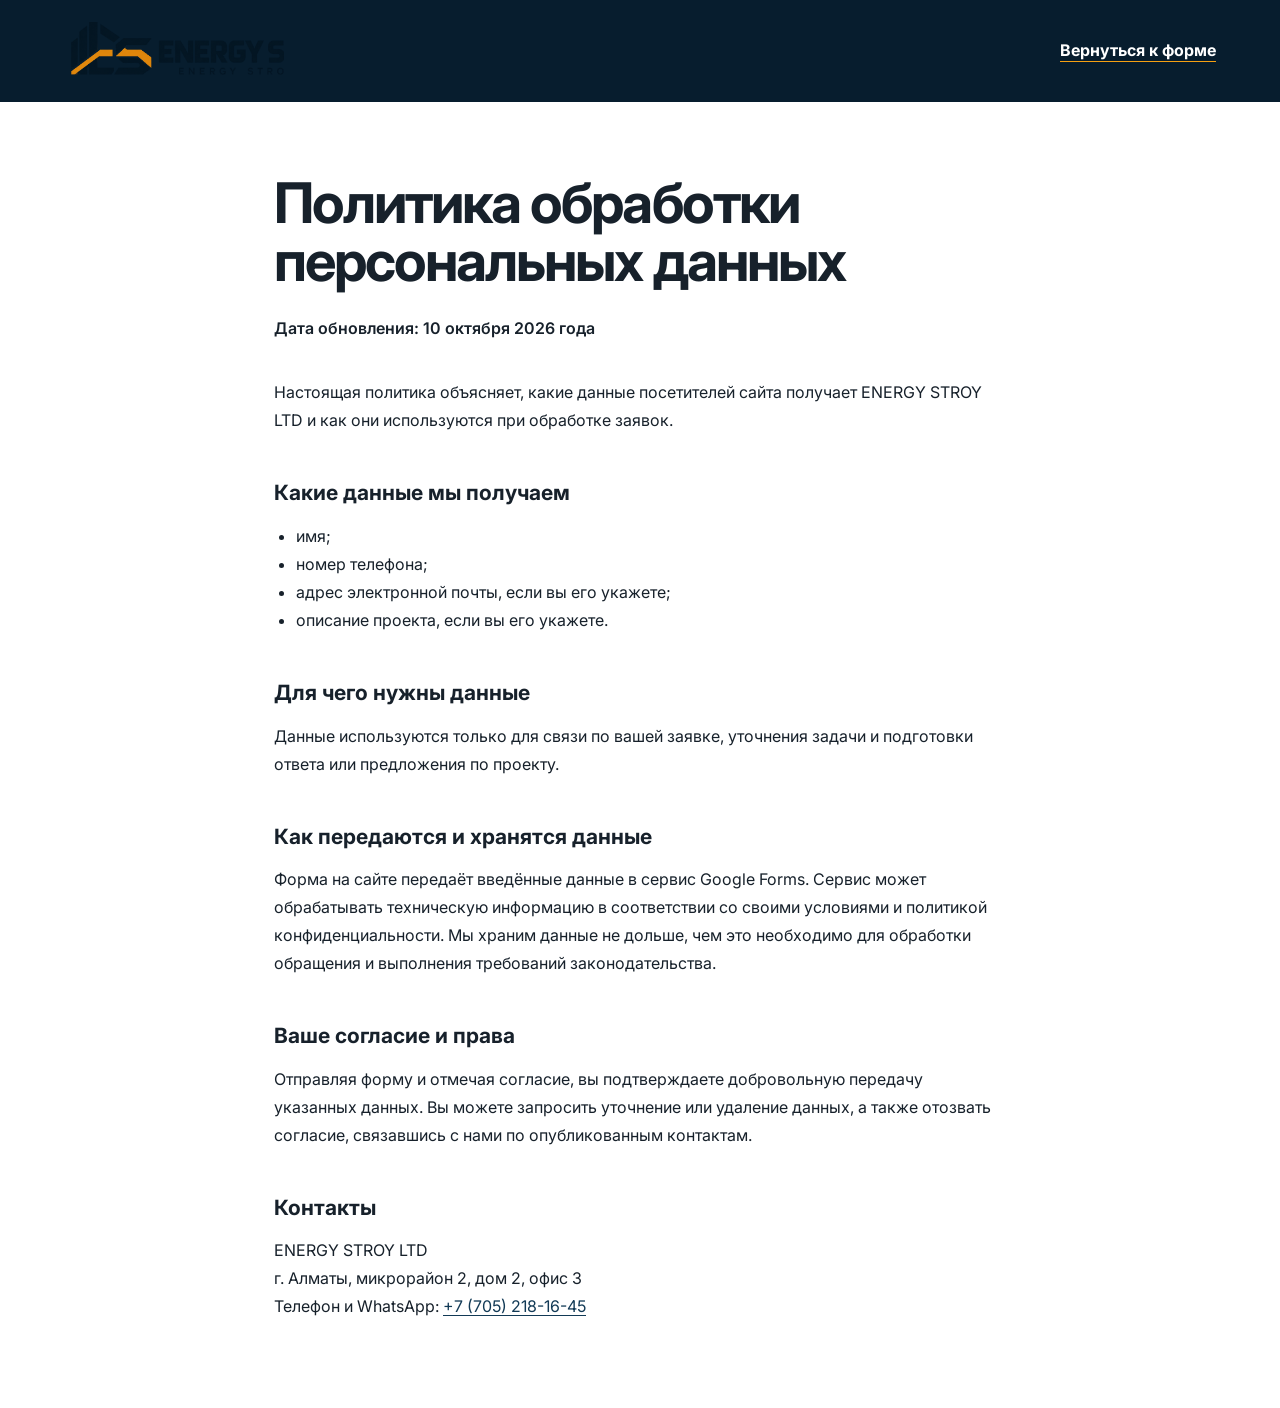
==== commit f09f8977: "Remove TOO from company name" ====
--- a/privacy.html
+++ b/privacy.html
@@ -3,7 +3,7 @@
 <head>
     <meta charset="UTF-8">
     <meta name="viewport" content="width=device-width, initial-scale=1.0, viewport-fit=cover">
-    <meta name="description" content="Политика обработки персональных данных TOO ENERGY STROY LTD.">
+    <meta name="description" content="Политика обработки персональных данных ENERGY STROY LTD.">
     <meta name="theme-color" content="#071d2d">
     <link rel="canonical" href="https://kazakbayzhanibek.github.io/mag.ingi/privacy.html">
     <link rel="icon" type="image/png" href="energy-stroy-symbol.png">
@@ -11,14 +11,14 @@
     <link rel="preconnect" href="https://fonts.googleapis.com">
     <link rel="preconnect" href="https://fonts.gstatic.com" crossorigin>
     <link href="https://fonts.googleapis.com/css2?family=Inter:wght@300;400;500;600;700;800;900&display=swap" rel="stylesheet">
-    <title>Политика конфиденциальности — TOO ENERGY STROY LTD</title>
+    <title>Политика конфиденциальности — ENERGY STROY LTD</title>
 </head>
 <body class="privacy-page">
     <a class="skip-link" href="#privacy-content">Перейти к содержанию</a>
     <header class="privacy-header">
         <div class="container">
-            <a href="./" class="brand-wordmark" aria-label="TOO ENERGY STROY LTD — на главную">
-                <span class="brand-logo-frame"><img src="energy-stroy-logo.png" alt="TOO ENERGY STROY LTD" class="brand-logo-image"></span>
+            <a href="./" class="brand-wordmark" aria-label="ENERGY STROY LTD — на главную">
+                <span class="brand-logo-frame"><img src="energy-stroy-logo-v2.png" alt="ENERGY STROY LTD" class="brand-logo-image"></span>
             </a>
             <a class="privacy-back" href="./#contact-form">Вернуться к форме</a>
         </div>
@@ -28,7 +28,7 @@
             <h1>Политика обработки персональных данных</h1>
             <p class="privacy-updated">Дата обновления: 10 октября 2026 года</p>
 
-            <p>Настоящая политика объясняет, какие данные посетителей сайта получает TOO ENERGY STROY LTD и как они используются при обработке заявок.</p>
+            <p>Настоящая политика объясняет, какие данные посетителей сайта получает ENERGY STROY LTD и как они используются при обработке заявок.</p>
 
             <h2>Какие данные мы получаем</h2>
             <ul>
@@ -48,7 +48,7 @@
             <p>Отправляя форму и отмечая согласие, вы подтверждаете добровольную передачу указанных данных. Вы можете запросить уточнение или удаление данных, а также отозвать согласие, связавшись с нами по опубликованным контактам.</p>
 
             <h2>Контакты</h2>
-            <p>TOO ENERGY STROY LTD<br>г. Алматы, микрорайон 2, дом 2, офис 3<br>Телефон и WhatsApp: <a href="tel:+77052181645">+7 (705) 218-16-45</a></p>
+            <p>ENERGY STROY LTD<br>г. Алматы, микрорайон 2, дом 2, офис 3<br>Телефон и WhatsApp: <a href="tel:+77052181645">+7 (705) 218-16-45</a></p>
         </article>
     </main>
 </body>
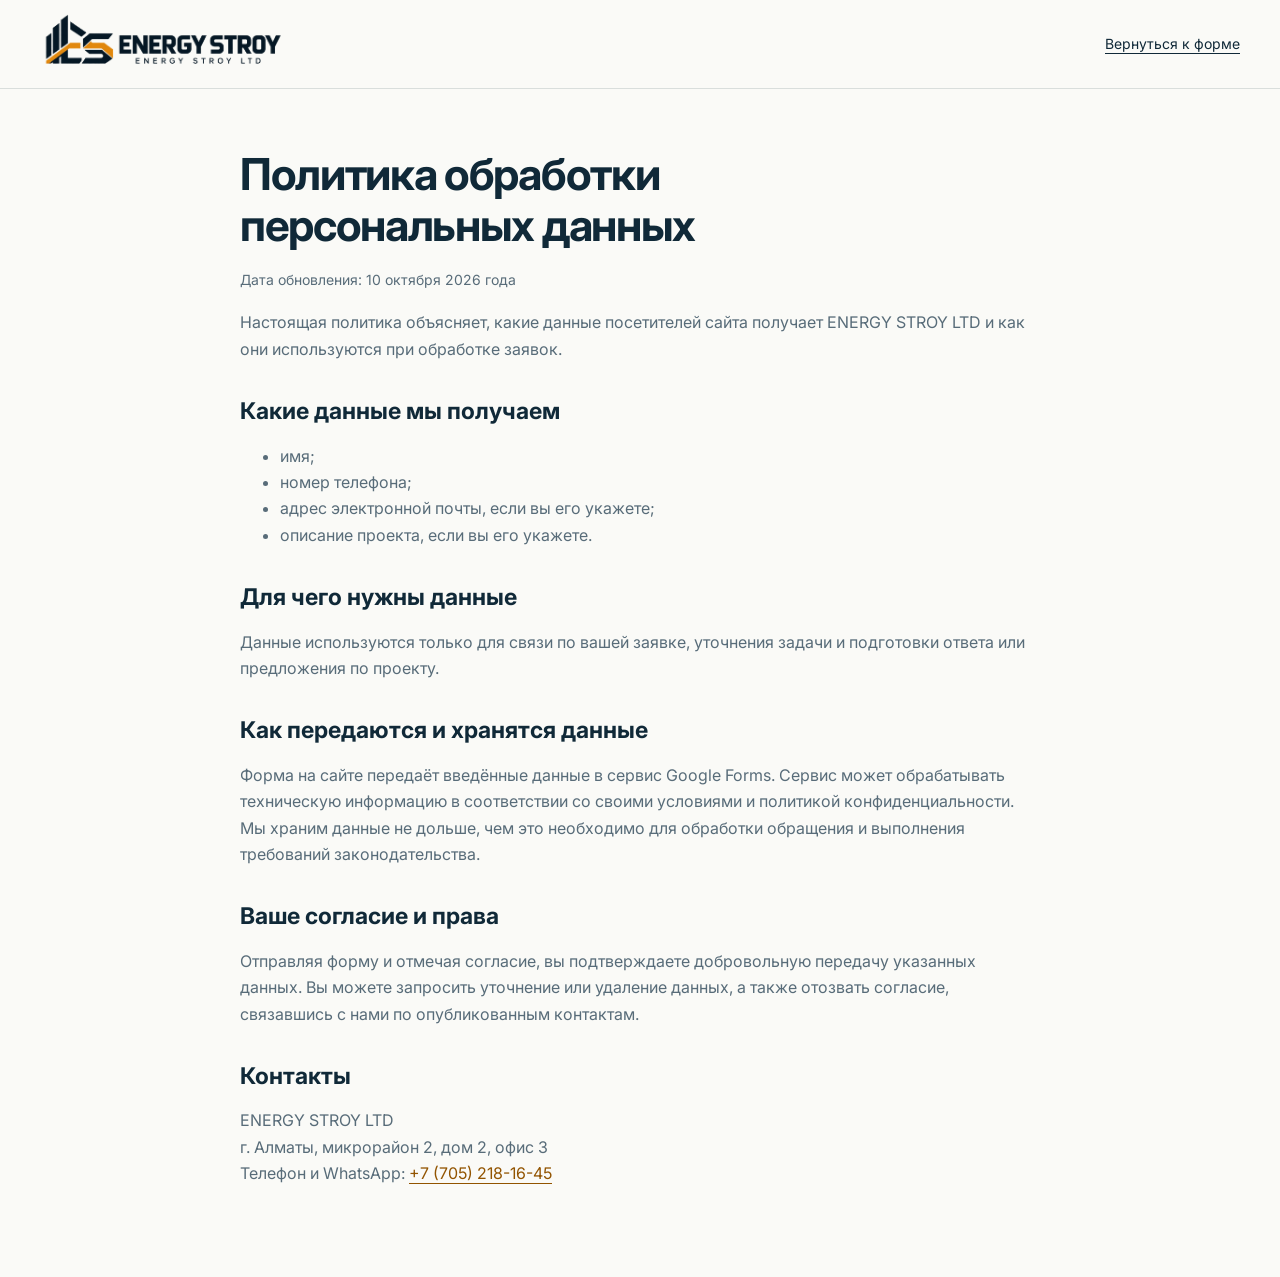
==== commit 284c8a22: "Polish responsive site and remove hero slideshow" ====
--- a/privacy.html
+++ b/privacy.html
@@ -7,10 +7,10 @@
     <meta name="theme-color" content="#071d2d">
     <link rel="canonical" href="https://kazakbayzhanibek.github.io/mag.ingi/privacy.html">
     <link rel="icon" type="image/png" href="energy-stroy-symbol.png">
-    <link rel="stylesheet" href="style.css?v=9">
+    <link rel="stylesheet" href="style.css?v=10">
     <link rel="preconnect" href="https://fonts.googleapis.com">
     <link rel="preconnect" href="https://fonts.gstatic.com" crossorigin>
-    <link href="https://fonts.googleapis.com/css2?family=Inter:wght@300;400;500;600;700;800;900&display=swap" rel="stylesheet">
+    <link href="https://fonts.googleapis.com/css2?family=Inter:wght@400;500;600;700;800&display=swap" rel="stylesheet">
     <title>Политика конфиденциальности — ENERGY STROY LTD</title>
 </head>
 <body class="privacy-page">
@@ -18,7 +18,7 @@
     <header class="privacy-header">
         <div class="container">
             <a href="./" class="brand-wordmark" aria-label="ENERGY STROY LTD — на главную">
-                <span class="brand-logo-frame"><img src="energy-stroy-logo-v2.png" alt="ENERGY STROY LTD" class="brand-logo-image"></span>
+                <span class="brand-logo-frame"><img src="energy-stroy-logo-v2.png" alt="ENERGY STROY LTD" class="brand-logo-image" width="2129" height="738"></span>
             </a>
             <a class="privacy-back" href="./#contact-form">Вернуться к форме</a>
         </div>
--- a/style.css
+++ b/style.css
@@ -1,2619 +1,216 @@
-*, *::before, *::after {
-    margin: 0;
-    padding: 0;
-    box-sizing: border-box;
-}
+/* ENERGY STROY LTD — navy, warm white and amber */
 :root {
-    --primary: #071d2e;
-    --primary-light: #123a56;
-    --accent: #f5a012;
-    --accent-dark: #9c5c00;
-    --accent-light: #fff0d3;
-    --text: #17212b;
-    --text-light: #53616d;
-    --text-muted: #71808c;
-    --bg: #fafaf7;
-    --bg-alt: #f5f2ea;
-    --bg-steel: #e9eff2;
-    --surface: #ffffff;
-    --border: #d7e0e5;
-    --shadow: 0 3px 10px rgba(7,29,46,0.07);
-    --shadow-md: 0 8px 24px rgba(7,29,46,0.09);
-    --shadow-lg: 0 16px 42px rgba(7,29,46,0.13);
-    --shadow-xl: 0 24px 64px rgba(7,29,46,0.16);
-    --radius: 6px;
-    --radius-lg: 12px;
-    --transition: 0.3s cubic-bezier(0.4, 0, 0.2, 1);
-    --transition-fast: 0.15s ease;
-}
-
-html {
-    scroll-behavior: smooth;
-}
-
-body {
-    font-family: 'Inter', -apple-system, BlinkMacSystemFont, sans-serif;
-    color: var(--text);
-    background: var(--bg);
-    line-height: 1.6;
-    overflow-x: hidden;
-    -webkit-font-smoothing: antialiased;
-}
-
-::selection {
-    color: var(--primary);
-    background: var(--accent);
-}
-
-:focus-visible {
-    outline: 3px solid var(--accent);
-    outline-offset: 3px;
-}
-
-* {
-    scrollbar-color: var(--accent) var(--primary);
-    scrollbar-width: thin;
-}
-
-*::-webkit-scrollbar {
-    width: 10px;
-}
-
-*::-webkit-scrollbar-track {
-    background: var(--primary);
-}
-
-*::-webkit-scrollbar-thumb {
-    background: var(--accent);
-    border: 2px solid var(--primary);
-}
-
-.container {
-    max-width: 1200px;
-    margin: 0 auto;
-    padding: 0 24px;
-}
-
-/* TOP BAR */
-.top-bar {
-    background: #041522;
-    color: rgba(255,255,255,0.8);
-    padding: 10px 0;
-    font-size: 13px;
-}
-
-.top-bar .container {
-    display: flex;
-    justify-content: space-between;
-    align-items: center;
-}
-
-.top-bar-left {
-    display: flex;
-    gap: 30px;
-}
-
-.top-bar-left span,
-.top-bar-left a {
-    display: flex;
-    align-items: center;
-    gap: 8px;
-}
-
-.top-bar-left a {
-    color: inherit;
-    text-decoration: none;
-}
-
-.top-bar-left a:hover {
-    color: white;
-}
-
-.top-bar-btn {
-    background: var(--accent);
-    color: var(--primary);
-    padding: 8px 20px;
-    text-decoration: none;
-    font-weight: 600;
-    font-size: 12px;
-    transition: var(--transition);
-    letter-spacing: 0.5px;
-}
-
-.top-bar-btn:hover {
-    background: white;
-    transform: translateY(-1px);
-}
-
-/* NAVBAR */
-.navbar {
-    background: var(--bg);
-    position: sticky;
-    top: 0;
-    z-index: 1000;
-    box-shadow: var(--shadow);
-    transition: var(--transition);
-}
-
-.navbar.scrolled {
-    box-shadow: 0 2px 20px rgba(0,0,0,0.1);
-}
-
-.navbar .container {
-    display: flex;
-    align-items: center;
-    justify-content: space-between;
-    height: 76px;
-}
-
-.logo {
-    display: flex;
-    align-items: center;
-    gap: 12px;
-    text-decoration: none;
-}
-
-.brand-wordmark {
-    color: var(--primary);
-}
-
-.brand-logo-frame {
-    width: 220px;
-    height: 58px;
-    display: flex;
-    align-items: center;
-    overflow: hidden;
-}
-
-.brand-logo-image {
-    width: 100%;
-    height: auto;
-    display: block;
-    transition: var(--transition);
-}
-
-.brand-wordmark:hover .brand-logo-image {
-    transform: translateY(-1px) scale(1.01);
-}
-
-.logo-img {
-    height: 44px;
-    width: auto;
-    transition: var(--transition);
-}
-
-.logo:hover .logo-img {
-    transform: scale(1.03);
-}
-
-.logo-img-footer {
-    height: 36px;
-    width: auto;
-}
-
-.footer-logo {
-    flex-direction: column;
-    align-items: flex-start;
-    gap: 8px;
-}
-
-.footer-wordmark {
-    flex-direction: row;
-    align-items: center;
-}
-
-.footer-wordmark .brand-logo-frame {
-    width: 240px;
-    height: 76px;
-    padding: 8px 12px;
-    background: white;
-    border-radius: 8px;
-}
-
-.footer-logo-text {
-    color: white;
-    font-size: 12px;
-    font-weight: 700;
-    letter-spacing: 2px;
-}
-
-.nav-links {
-    display: flex;
-    list-style: none;
-    gap: 4px;
-}
-
-.nav-links a {
-    text-decoration: none;
-    color: var(--text);
-    font-size: 14px;
-    font-weight: 500;
-    padding: 10px 16px;
-    transition: var(--transition);
-    position: relative;
-}
-
-.nav-links a:hover {
-    color: var(--accent);
-}
-
-.nav-links a.active {
-    color: var(--accent);
-}
-
-.nav-links a.active::after {
-    content: '';
-    position: absolute;
-    bottom: 0;
-    left: 16px;
-    right: 16px;
-    height: 2px;
-    background: var(--accent);
-    border-radius: 1px;
-}
-
-.nav-cta {
-    display: inline-flex;
-    align-items: center;
-    gap: 8px;
-    padding: 10px 20px;
-    background: var(--accent);
-    color: var(--primary);
-    text-decoration: none;
-    font-size: 13px;
-    font-weight: 600;
-    transition: var(--transition);
-}
-
-.nav-cta:hover {
-    background: var(--accent-dark);
-    color: white;
-    transform: translateY(-1px);
-    box-shadow: 0 4px 12px rgba(245,166,35,0.3);
-}
-
-.mobile-toggle {
-    display: none;
-    flex-direction: column;
-    gap: 5px;
-    background: none;
-    border: none;
-    cursor: pointer;
-    padding: 4px;
-}
-
-.mobile-toggle span {
-    width: 24px;
-    height: 2px;
-    background: var(--text);
-    transition: var(--transition);
-}
-
-/* HERO */
-.hero {
-    position: relative;
-    height: 100vh;
-    min-height: 650px;
-    overflow: hidden;
-}
-
-.hero-slider {
-    position: absolute;
-    inset: 0;
-}
-
-.hero-slide {
-    position: absolute;
-    inset: 0;
-    background-size: cover;
-    background-position: center;
-    opacity: 0;
-    transform: scale(1.05);
-    transition: opacity 1s ease, transform 6s ease;
-}
-
-.hero-slide.active {
-    opacity: 1;
-    transform: scale(1);
-}
-
-.hero-overlay {
-    position: absolute;
-    inset: 0;
-    background: linear-gradient(135deg, rgba(7,29,46,0.9) 0%, rgba(7,29,46,0.66) 52%, rgba(7,29,46,0.38) 100%);
-}
-
-.hero-content {
-    position: absolute;
-    top: 50%;
-    left: 50%;
-    transform: translate(-50%, -50%);
-    text-align: center;
-    color: white;
-    z-index: 2;
-    width: 90%;
-    max-width: 850px;
-}
-
-.hero-badge {
-    display: inline-block;
-    padding: 8px 24px;
-    background: rgba(245,166,35,0.15);
-    color: var(--accent);
-    font-size: 12px;
-    font-weight: 600;
-    letter-spacing: 3px;
-    text-transform: uppercase;
-    margin-bottom: 24px;
-    border: 1px solid rgba(245,166,35,0.3);
-    backdrop-filter: blur(10px);
-}
-
-.hero-title {
-    font-size: clamp(38px, 6vw, 72px);
-    font-weight: 900;
-    line-height: 1.05;
-    margin-bottom: 24px;
-    letter-spacing: 2px;
-    text-shadow: 0 2px 20px rgba(0,0,0,0.3);
-}
-
-.hero-title .accent {
-    color: var(--accent);
-}
-
-.hero-desc {
-    font-size: 17px;
-    color: rgba(255,255,255,0.7);
-    margin-bottom: 36px;
-    max-width: 600px;
-    margin-left: auto;
-    margin-right: auto;
-    line-height: 1.8;
-}
-
-.hero-buttons {
-    display: flex;
-    gap: 16px;
-    justify-content: center;
-    flex-wrap: wrap;
-}
-
-.btn {
-    display: inline-flex;
-    align-items: center;
-    gap: 10px;
-    padding: 16px 32px;
-    font-size: 13px;
-    font-weight: 700;
-    text-decoration: none;
-    letter-spacing: 1px;
-    transition: var(--transition);
-    cursor: pointer;
-    border: none;
-    font-family: inherit;
-    text-transform: uppercase;
-    position: relative;
-    overflow: hidden;
-}
-
-.btn-primary {
-    background: var(--accent);
-    color: var(--primary);
-}
-
-.btn-primary:hover {
-    background: white;
-    transform: translateY(-3px);
-    box-shadow: 0 10px 30px rgba(245,166,35,0.35);
-}
-
-.btn-primary::after {
-    content: '';
-    position: absolute;
-    width: 100%;
-    height: 100%;
-    top: 0;
-    left: -100%;
-    background: linear-gradient(90deg, transparent, rgba(255,255,255,0.25), transparent);
-    transition: 0.5s;
-}
-
-.btn-primary:hover::after {
-    left: 100%;
-}
-
-.btn-outline {
-    background: transparent;
-    color: white;
-    border: 2px solid rgba(255,255,255,0.3);
-}
-
-.btn-outline:hover {
-    background: white;
-    color: var(--primary);
-    border-color: white;
-    transform: translateY(-3px);
-}
-
-.btn-full {
-    width: 100%;
-    justify-content: center;
-}
-
-.hero-nav {
-    position: absolute;
-    bottom: 50%;
-    transform: translateY(50%);
-    width: 100%;
-    display: flex;
-    justify-content: space-between;
-    padding: 0 30px;
-    z-index: 3;
-}
-
-.hero-prev, .hero-next {
-    width: 50px;
-    height: 50px;
-    background: rgba(255,255,255,0.1);
-    border: 1px solid rgba(255,255,255,0.2);
-    color: white;
-    display: flex;
-    align-items: center;
-    justify-content: center;
-    cursor: pointer;
-    transition: var(--transition);
-    backdrop-filter: blur(10px);
-}
-
-.hero-prev:hover, .hero-next:hover {
-    background: var(--accent);
-    border-color: var(--accent);
-    transform: scale(1.1);
-}
-
-.hero-bottom-shape {
-    position: absolute;
-    bottom: -2px;
-    left: 0;
-    right: 0;
-    height: 100px;
-    background: white;
-    clip-path: polygon(0 100%, 100% 100%, 100% 0, 0 60%);
-    z-index: 4;
-}
-
-.hero-scroll {
-    position: absolute;
-    bottom: 120px;
-    left: 50%;
-    transform: translateX(-50%);
-    z-index: 5;
-    display: flex;
-    flex-direction: column;
-    align-items: center;
-    gap: 8px;
-    color: rgba(255,255,255,0.6);
-    font-size: 11px;
-    letter-spacing: 2px;
-    text-transform: uppercase;
-    animation: bounce 2s infinite;
-}
-
-@keyframes bounce {
-    0%, 100% { transform: translateX(-50%) translateY(0); }
-    50% { transform: translateX(-50%) translateY(8px); }
-}
-
-/* COUNTERS */
-.counters {
-    padding: 60px 0;
-    background: var(--primary);
-    position: relative;
-    z-index: 5;
-}
-
-.counters-grid {
-    display: grid;
-    grid-template-columns: repeat(4, 1fr);
-    gap: 30px;
-}
-
-.counter-item {
-    text-align: center;
-    color: white;
-    padding: 20px;
-    transition: var(--transition);
-}
-
-.counter-item:hover {
-    transform: translateY(-5px);
-}
-
-.counter-number {
-    font-size: 48px;
-    font-weight: 900;
-    color: var(--accent);
-    display: inline;
-    line-height: 1;
-}
-
-.counter-suffix {
-    font-size: 24px;
-    font-weight: 700;
-    color: var(--accent);
-    display: inline;
-}
-
-.counter-label {
-    font-size: 14px;
-    color: rgba(255,255,255,0.6);
-    margin-top: 8px;
-}
-
-/* SECTIONS */
-.section-header {
-    text-align: center;
-    margin-bottom: 50px;
-}
-
-.section-header.left {
-    text-align: left;
-}
-
-.section-tag {
-    display: inline-block;
-    padding: 6px 16px;
-    background: var(--accent-light);
-    color: var(--accent-dark);
-    font-size: 11px;
-    font-weight: 700;
-    letter-spacing: 2px;
-    text-transform: uppercase;
-    margin-bottom: 16px;
-}
-
-.section-tag.light {
-    background: rgba(245,166,35,0.15);
-    color: var(--accent);
-}
-
-.section-title {
-    font-size: clamp(28px, 4vw, 40px);
-    font-weight: 900;
-    margin-bottom: 12px;
-    letter-spacing: 1px;
-}
-
-.section-title.left {
-    text-align: left;
-}
-
-.section-title .accent {
-    color: var(--accent);
-}
-
-.section-desc {
-    font-size: 16px;
-    color: var(--text-light);
-    max-width: 500px;
-    margin: 0 auto;
-}
-
-/* FEATURES */
-.features {
-    padding: 80px 0;
-    background: var(--bg-steel);
-}
-
-.features-grid {
-    display: grid;
-    grid-template-columns: repeat(4, 1fr);
-    gap: 24px;
-}
-
-.feature-item {
-    text-align: center;
-    padding: 40px 24px;
-    border: 1px solid var(--border);
-    transition: var(--transition);
-    position: relative;
-    overflow: hidden;
-    background: var(--surface);
-}
-
-.feature-item::before {
-    content: '';
-    position: absolute;
-    top: 0;
-    left: 0;
-    right: 0;
-    height: 3px;
-    background: var(--accent);
-    transform: scaleX(0);
-    transition: var(--transition);
-}
-
-.feature-item:hover {
-    border-color: var(--accent);
-    transform: translateY(-8px);
-    box-shadow: var(--shadow-xl);
-}
-
-.feature-item:hover::before {
-    transform: scaleX(1);
-}
-
-.feature-icon {
-    width: 72px;
-    height: 72px;
-    margin: 0 auto 20px;
-    display: flex;
-    align-items: center;
-    justify-content: center;
-    background: var(--accent-light);
-    color: var(--accent);
-    transition: var(--transition);
-    border-radius: 50%;
-}
-
-.feature-item:hover .feature-icon {
-    background: var(--accent);
-    color: white;
-    transform: scale(1.1);
-    box-shadow: 0 8px 20px rgba(245,166,35,0.3);
-}
-
-.feature-item h3 {
-    font-size: 14px;
-    font-weight: 700;
-    margin-bottom: 12px;
-    letter-spacing: 1px;
-}
-
-.feature-item p {
-    font-size: 14px;
-    color: var(--text-light);
-    line-height: 1.7;
-}
-
-/* ABOUT */
-.about {
-    padding: 100px 0;
-    background: var(--bg-alt);
-    position: relative;
-    overflow: hidden;
-}
-
-.about-bg-text {
-    position: absolute;
-    left: -80px;
-    top: 50%;
-    transform: translateY(-50%) rotate(-90deg);
-    font-size: 180px;
-    font-weight: 900;
-    color: rgba(0,0,0,0.02);
-    white-space: nowrap;
-    pointer-events: none;
-}
-
-.about-layout {
-    display: grid;
-    grid-template-columns: 1fr 1fr;
-    gap: 60px;
-    align-items: start;
-}
-
-.about-text {
-    font-size: 16px;
-    color: var(--text-light);
-    line-height: 1.8;
-    margin-bottom: 16px;
-}
-
-.about-principles {
-    margin-top: 30px;
-    display: flex;
-    flex-direction: column;
-    gap: 14px;
-}
-
-.principle {
-    display: flex;
-    align-items: center;
-    gap: 12px;
-    font-size: 15px;
-    font-weight: 500;
-    transition: var(--transition);
-}
-
-.principle:hover {
-    transform: translateX(5px);
-}
-
-.principle svg {
-    color: var(--accent);
-    flex-shrink: 0;
-}
-
-.about-right {
-    display: grid;
-    grid-template-columns: 1fr 1fr;
-    gap: 16px;
-}
-
-.about-card {
-    background: var(--surface);
-    padding: 24px;
-    border: 1px solid var(--border);
-    transition: var(--transition);
-    position: relative;
-    overflow: hidden;
-}
-
-.about-card::after {
-    content: '';
-    position: absolute;
-    bottom: 0;
-    left: 0;
-    right: 0;
-    height: 3px;
-    background: var(--accent);
-    transform: scaleX(0);
-    transition: var(--transition);
-}
-
-.about-card:hover {
-    border-color: var(--accent);
-    box-shadow: var(--shadow-lg);
-    transform: translateY(-5px);
-}
-
-.about-card:hover::after {
-    transform: scaleX(1);
-}
-
-.about-card-icon {
-    width: 48px;
-    height: 48px;
-    display: flex;
-    align-items: center;
-    justify-content: center;
-    background: var(--accent-light);
-    color: var(--accent);
-    margin-bottom: 16px;
-    border-radius: 50%;
-    transition: var(--transition);
-}
-
-.about-card:hover .about-card-icon {
-    background: var(--accent);
-    color: white;
-    transform: scale(1.1);
-}
-
-.about-card-value {
-    display: block;
-    font-size: 14px;
-    font-weight: 600;
-    margin-bottom: 4px;
-}
-
-.about-card-label {
-    font-size: 12px;
-    color: var(--text-muted);
-    text-transform: uppercase;
-    letter-spacing: 1px;
-}
-
-/* SERVICES */
-.services {
-    padding: 100px 0;
-    background: var(--bg);
-}
-
-.services-grid {
-    display: grid;
-    grid-template-columns: repeat(3, 1fr);
-    gap: 24px;
-}
-
-.service-card {
-    border: 1px solid var(--border);
-    overflow: hidden;
-    transition: var(--transition);
-    position: relative;
-    display: flex;
-    flex-direction: column;
-    background: var(--surface);
-}
-
-.service-card::before {
-    content: '';
-    position: absolute;
-    top: 0;
-    left: 0;
-    right: 0;
-    height: 3px;
-    background: var(--accent);
-    transform: scaleX(0);
-    transition: var(--transition);
-    z-index: 1;
-}
-
-.service-card:hover {
-    border-color: var(--accent);
-    box-shadow: var(--shadow-xl);
-    transform: translateY(-8px);
-}
-
-.service-card:hover::before {
-    transform: scaleX(1);
-}
-
-.service-card-img {
-    position: relative;
-    height: 220px;
-    overflow: hidden;
-}
-
-.service-card-img img {
-    width: 100%;
-    height: 100%;
-    object-fit: cover;
-    transition: transform 0.5s;
-}
-
-.service-card:hover .service-card-img img {
-    transform: scale(1.1);
-}
-
-.service-card-overlay {
-    position: absolute;
-    inset: 0;
-    background: rgba(7,29,46,0.84);
-    display: flex;
-    align-items: center;
-    justify-content: center;
-    color: var(--accent);
-    opacity: 0;
-    transition: var(--transition);
-}
-
-.service-card:hover .service-card-overlay {
-    opacity: 1;
-}
-
-.service-card-img::after {
-    content: '';
-    position: absolute;
-    bottom: 0;
-    left: 0;
-    right: 0;
-    height: 50%;
-    background: linear-gradient(to top, rgba(0,0,0,0.3), transparent);
-    pointer-events: none;
-}
-
-.service-card-body {
-    padding: 28px;
-    flex: 1;
-}
-
-.service-card-body h3 {
-    font-size: 18px;
-    font-weight: 700;
-    margin-bottom: 16px;
-}
-
-.service-list {
-    display: flex;
-    flex-direction: column;
-    gap: 10px;
-}
-
-.service-list span {
-    font-size: 14px;
-    color: var(--text-light);
-    display: flex;
-    align-items: center;
-    gap: 10px;
-    transition: var(--transition);
-}
-
-.service-list span:hover {
-    color: var(--text);
-    transform: translateX(4px);
-}
-
-.service-list span::before {
-    content: '';
-    width: 6px;
-    height: 6px;
-    background: var(--accent);
-    flex-shrink: 0;
-    border-radius: 50%;
-}
-
-/* PORTFOLIO */
-.portfolio {
-    padding: 100px 0;
-    color: white;
-    background: var(--primary);
-}
-
-.portfolio .section-title {
-    color: white;
-}
-
-.portfolio .section-desc {
-    color: rgba(233,239,242,0.72);
-}
-
-.portfolio .section-tag {
-    color: #ffd58e;
-    background: rgba(245,160,18,0.14);
-}
-
-.clients-grid {
-    display: grid;
-    grid-template-columns: repeat(5, 1fr);
-    gap: 1px;
-    background: rgba(255,255,255,0.14);
-    box-shadow: var(--shadow-md);
-}
-
-.client-name {
-    min-height: 132px;
-    padding: 24px;
-    background: #f9f7f2;
-    color: var(--primary);
-    display: flex;
-    align-items: center;
-    justify-content: center;
-    text-align: center;
-    font-size: 15px;
-    font-weight: 800;
-    letter-spacing: -0.01em;
-    transition: var(--transition);
-}
-
-.client-name:hover {
-    color: var(--accent-dark);
-    transform: translateY(-3px);
-    box-shadow: 0 8px 24px rgba(15, 25, 35, 0.1);
-    position: relative;
-    z-index: 1;
-}
-
-.client-name-more {
-    background: var(--primary);
-    color: white;
-    font-weight: 600;
-    font-style: italic;
-}
-
-.portfolio-filter {
-    display: flex;
-    justify-content: center;
-    gap: 8px;
-    margin-bottom: 40px;
-}
-
-.filter-btn {
-    padding: 10px 24px;
-    background: white;
-    border: 1px solid var(--border);
-    font-size: 13px;
-    font-weight: 600;
-    cursor: pointer;
-    transition: var(--transition);
-    font-family: inherit;
-    position: relative;
-}
-
-.filter-btn::after {
-    content: '';
-    position: absolute;
-    bottom: -1px;
-    left: 50%;
-    width: 0;
-    height: 2px;
-    background: var(--primary);
-    transition: var(--transition);
-    transform: translateX(-50%);
-}
-
-.filter-btn:hover,
-.filter-btn.active {
-    background: var(--accent);
-    border-color: var(--accent);
-    color: var(--primary);
-}
-
-.filter-btn.active::after {
-    width: 30px;
-}
-
-.portfolio-grid {
-    display: grid;
-    grid-template-columns: repeat(2, 1fr);
-    gap: 24px;
-}
-
-.portfolio-card {
-    overflow: hidden;
-    position: relative;
-}
-
-.portfolio-card::before {
-    content: '';
-    position: absolute;
-    top: 0;
-    left: 0;
-    right: 0;
-    height: 3px;
-    background: var(--accent);
-    transform: scaleX(0);
-    transition: var(--transition);
-    z-index: 1;
-}
-
-.portfolio-card:hover::before {
-    transform: scaleX(1);
-}
-
-.portfolio-image {
-    position: relative;
-    height: 300px;
-    overflow: hidden;
-}
-
-.portfolio-image img {
-    width: 100%;
-    height: 100%;
-    object-fit: cover;
-    transition: transform 0.5s;
-}
-
-.portfolio-card:hover .portfolio-image img {
-    transform: scale(1.1);
-}
-
-.portfolio-overlay {
-    position: absolute;
-    inset: 0;
-    background: linear-gradient(to top, rgba(15,25,35,0.95) 0%, rgba(15,25,35,0.3) 50%, transparent 100%);
-    display: flex;
-    flex-direction: column;
-    justify-content: flex-end;
-    padding: 30px;
-    opacity: 0;
-    transition: var(--transition);
-}
-
-.portfolio-card:hover .portfolio-overlay {
-    opacity: 1;
-}
-
-.portfolio-category {
-    display: inline-block;
-    padding: 4px 12px;
-    background: var(--accent);
-    color: var(--primary);
-    font-size: 11px;
-    font-weight: 700;
-    letter-spacing: 1px;
-    text-transform: uppercase;
-    margin-bottom: 12px;
-    width: fit-content;
-}
-
-.portfolio-overlay h4 {
-    color: white;
-    font-size: 20px;
-    font-weight: 700;
-    margin-bottom: 6px;
-}
-
-.portfolio-overlay p {
-    color: rgba(255,255,255,0.7);
-    font-size: 14px;
-    margin-bottom: 16px;
-}
-
-.portfolio-link {
-    display: inline-block;
-    padding: 10px 24px;
-    background: white;
-    color: var(--primary);
-    text-decoration: none;
-    font-size: 12px;
-    font-weight: 700;
-    letter-spacing: 1px;
-    transition: var(--transition);
-    width: fit-content;
-}
-
-.portfolio-link:hover {
-    background: var(--accent);
-    transform: translateY(-2px);
-    box-shadow: 0 4px 12px rgba(245,166,35,0.3);
-}
-
-/* CONTACTS */
-.contacts {
-    padding: 100px 0;
-    background: var(--bg-alt);
-}
-
-.contacts-layout {
-    display: grid;
-    grid-template-columns: 1fr 1.2fr;
-    gap: 40px;
-}
-
-.contact-items {
-    display: flex;
-    flex-direction: column;
-    gap: 20px;
-}
-
-.contact-item {
-    display: flex;
-    align-items: flex-start;
-    gap: 16px;
-    padding: 20px;
-    background: var(--surface);
-    border: 1px solid var(--border);
-    transition: var(--transition);
-    position: relative;
-    overflow: hidden;
-}
-
-.contact-item::before {
-    content: '';
-    position: absolute;
-    top: 0;
-    left: 0;
-    width: 3px;
-    height: 100%;
-    background: var(--accent);
-    transform: scaleY(0);
-    transition: var(--transition);
-}
-
-.contact-item:hover {
-    border-color: var(--accent);
-    box-shadow: var(--shadow);
-    transform: translateX(4px);
-}
-
-.contact-item:hover::before {
-    transform: scaleY(1);
-}
-
-.contact-icon {
-    width: 48px;
-    height: 48px;
-    display: flex;
-    align-items: center;
-    justify-content: center;
-    background: var(--accent-light);
-    color: var(--accent);
-    flex-shrink: 0;
-    border-radius: 50%;
-    transition: var(--transition);
-}
-
-.contact-item:hover .contact-icon {
-    background: var(--accent);
-    color: white;
-    transform: scale(1.1);
-}
-
-.contact-label {
-    display: block;
-    font-size: 11px;
-    color: var(--text-muted);
-    margin-bottom: 4px;
-    text-transform: uppercase;
-    letter-spacing: 1px;
-    font-weight: 600;
-}
-
-.contact-value {
-    font-size: 15px;
-    font-weight: 600;
-    color: var(--text);
-    text-decoration: none;
-}
-
-.contact-item a.contact-value {
-    display: block;
-}
-
-a.contact-value:hover {
-    color: var(--accent);
-}
-
-#map {
-    width: 100%;
-    height: 440px;
-    position: relative;
-    background: var(--bg-steel);
-    border-radius: 12px;
-    overflow: hidden;
-    box-shadow: 0 18px 45px rgba(15, 25, 35, 0.14);
-}
-
-#map iframe {
-    width: 100%;
-    height: 100%;
-    border: 0;
-    filter: saturate(0.78) contrast(0.96);
-    transition: filter var(--transition);
-}
-
-#map:hover iframe {
-    filter: saturate(1) contrast(1);
-}
-
-.map-card {
-    position: absolute;
-    left: 18px;
-    right: 18px;
-    bottom: 18px;
-    z-index: 2;
-    display: grid;
-    grid-template-columns: auto minmax(0, 1fr) auto;
-    align-items: center;
-    gap: 14px;
-    padding: 16px;
-    background: white;
-    border-radius: 14px;
-    box-shadow: 0 12px 32px rgba(15, 25, 35, 0.2);
-}
-
-.map-pin {
-    width: 44px;
-    height: 44px;
-    display: grid;
-    place-items: center;
-    flex-shrink: 0;
-    color: var(--primary);
-    background: var(--accent);
-    border-radius: 12px;
-}
-
-.map-address {
-    display: grid;
-    gap: 2px;
-    min-width: 0;
-}
-
-.map-address span {
-    color: var(--text-muted);
-    font-size: 11px;
-    font-weight: 700;
-    letter-spacing: 0.08em;
-    text-transform: uppercase;
-}
-
-.map-address strong {
-    overflow: hidden;
-    color: var(--primary);
-    font-size: 14px;
-    font-weight: 800;
-    text-overflow: ellipsis;
-    white-space: nowrap;
-}
-
-.map-address small {
-    color: var(--text-muted);
-    font-size: 12px;
-}
-
-.map-link {
-    display: inline-flex;
-    align-items: center;
-    justify-content: center;
-    gap: 6px;
-    min-height: 42px;
-    padding: 0 16px;
-    color: white;
-    background: var(--primary);
-    border-radius: 10px;
-    text-decoration: none;
-    font-size: 12px;
-    font-weight: 700;
-    transition: var(--transition);
-}
-
-.map-link:hover {
-    color: var(--primary);
-    background: var(--accent);
-}
-
-.map-link svg {
-    transition: transform var(--transition);
-}
-
-.map-link:hover svg {
-    transform: translateX(2px);
-}
-
-/* CONTACT FORM */
-.contact-form-section {
-    padding: 100px 0;
-    background: linear-gradient(135deg, var(--primary) 0%, #0c3049 100%);
-}
-
-.form-layout {
-    display: grid;
-    grid-template-columns: 1fr 1fr;
-    gap: 60px;
-    align-items: center;
-}
-
-.form-info h2 {
-    font-size: 36px;
-    font-weight: 900;
-    color: white;
-    margin-bottom: 12px;
-}
-
-.form-info > p {
-    font-size: 16px;
-    color: rgba(255,255,255,0.6);
-    margin-bottom: 30px;
-}
-
-.form-features {
-    display: flex;
-    flex-direction: column;
-    gap: 14px;
-}
-
-.form-feature {
-    display: flex;
-    align-items: center;
-    gap: 12px;
-    color: rgba(255,255,255,0.8);
-    font-size: 14px;
-}
-
-.form-feature svg {
-    color: var(--accent);
-}
-
-/* CUSTOM FORM */
-.custom-form {
-    display: flex;
-    flex-direction: column;
-    gap: 16px;
-}
-
-.form-row {
-    display: grid;
-    grid-template-columns: 1fr 1fr;
-    gap: 16px;
-}
-
-.custom-form input,
-.custom-form textarea {
-    padding: 16px 20px;
-    background: var(--primary-light);
-    border: 1px solid rgba(255,255,255,0.1);
-    color: white;
-    font-size: 15px;
-    font-family: inherit;
-    transition: var(--transition);
-}
-
-.custom-form input::placeholder,
-.custom-form textarea::placeholder {
-    color: rgba(255,255,255,0.3);
-}
-
-.custom-form input:focus,
-.custom-form textarea:focus {
-    outline: none;
-    border-color: var(--accent);
-    box-shadow: 0 0 0 3px rgba(245,166,35,0.15);
-}
-
-.custom-form input:invalid:not(:placeholder-shown),
-.custom-form textarea:invalid:not(:placeholder-shown) {
-    border-color: #ef4444;
-    box-shadow: 0 0 0 3px rgba(239, 68, 68, 0.1);
-}
-
-.custom-form button:disabled {
-    opacity: 0.5;
-    cursor: not-allowed;
-    transform: none;
-}
-
-.custom-form textarea {
-    resize: vertical;
-    min-height: 120px;
-}
-
-@media (max-width: 768px) {
-    .form-row {
-        grid-template-columns: 1fr;
-    }
-}
-
-.form-success {
-    text-align: center;
-    padding: 40px 20px;
-}
-
-.form-success svg {
-    margin-bottom: 16px;
-}
-
-.form-success h3 {
-    font-size: 20px;
-    font-weight: 800;
-    color: white;
-    margin-bottom: 8px;
-    letter-spacing: 1px;
-}
-
-.form-success p {
-    color: rgba(255,255,255,0.6);
-    font-size: 15px;
-}
-
-.form-error {
-    display: none;
-    background: rgba(239, 68, 68, 0.15);
-    border: 1px solid rgba(239, 68, 68, 0.3);
-    color: #ef4444;
-    padding: 10px 16px;
-    border-radius: 8px;
-    font-size: 13px;
-    margin-bottom: 12px;
-}
-
-.form-timer {
-    display: none;
-    color: rgba(255,255,255,0.4);
-    font-size: 12px;
-    text-align: center;
-    margin-top: 8px;
-}
-
-/* FOOTER */
-.footer {
-    background: #04111c;
-    padding-top: 60px;
-}
-
-.footer-top {
-    display: grid;
-    grid-template-columns: 1.5fr 1fr 1fr 1fr;
-    gap: 40px;
-    padding-bottom: 40px;
-    border-bottom: 1px solid rgba(255,255,255,0.1);
-}
-
-.footer-brand p {
-    color: rgba(255,255,255,0.5);
-    font-size: 14px;
-    margin-top: 16px;
-    line-height: 1.7;
-}
-
-.footer-links h4,
-.footer-contacts h4 {
-    color: white;
-    font-size: 14px;
-    font-weight: 700;
-    margin-bottom: 20px;
-    letter-spacing: 1px;
-}
-
-.footer-links a,
-.footer-contacts a,
-.footer-contacts span {
-    display: block;
-    color: rgba(255,255,255,0.5);
-    text-decoration: none;
-    font-size: 14px;
-    margin-bottom: 12px;
-    transition: var(--transition);
-    position: relative;
-    display: inline-block;
-}
-
-.footer-links a::after,
-.footer-contacts a::after {
-    content: '';
-    position: absolute;
-    bottom: -2px;
-    left: 0;
-    width: 0;
-    height: 1px;
-    background: var(--accent);
-    transition: var(--transition);
-}
-
-.footer-links a:hover,
-.footer-contacts a:hover {
-    color: var(--accent);
-}
-
-.footer-links a:hover::after,
-.footer-contacts a:hover::after {
-    width: 100%;
-}
-
-.footer-bottom {
-    padding: 20px 0;
-    text-align: center;
-    color: rgba(255,255,255,0.3);
-    font-size: 13px;
-}
-
-/* MODAL */
-.modal {
-    display: none;
-    position: fixed;
-    inset: 0;
-    background: rgba(0,0,0,0.7);
-    z-index: 2000;
-    align-items: center;
-    justify-content: center;
-    backdrop-filter: blur(4px);
-}
-
-.modal.active {
-    display: flex;
-}
-
-.modal-content {
-    background: white;
-    padding: 50px;
-    text-align: center;
-    max-width: 420px;
-    width: 90%;
-    animation: modalSlide 0.3s ease;
-}
-
-@keyframes modalSlide {
-    from {
-        opacity: 0;
-        transform: translateY(-20px) scale(0.95);
-    }
-    to {
-        opacity: 1;
-        transform: translateY(0) scale(1);
-    }
-}
-
-.modal-icon {
-    width: 80px;
-    height: 80px;
-    margin: 0 auto 24px;
-    display: flex;
-    align-items: center;
-    justify-content: center;
-    background: #f0fdf4;
-    color: #16a34a;
-    border-radius: 50%;
-    animation: modalIcon 0.5s ease 0.2s both;
-}
-
-@keyframes modalIcon {
-    from {
-        transform: scale(0);
-    }
-    to {
-        transform: scale(1);
-    }
-}
-
-.modal-content h3 {
-    font-size: 22px;
-    font-weight: 800;
-    margin-bottom: 10px;
-    letter-spacing: 1px;
-}
-
-.modal-content p {
-    color: var(--text-light);
-    margin-bottom: 28px;
-}
-
-/* BACK TO TOP */
-.back-to-top {
-    position: fixed;
-    bottom: 30px;
-    right: 90px;
-    width: 48px;
-    height: 48px;
-    background: var(--accent);
-    color: var(--primary);
-    border: none;
-    display: flex;
-    align-items: center;
-    justify-content: center;
-    cursor: pointer;
-    opacity: 0;
-    visibility: hidden;
-    transition: var(--transition);
-    z-index: 999;
-}
-
-.back-to-top.visible {
-    opacity: 1;
-    visibility: visible;
-}
-
-.back-to-top:hover {
-    background: var(--accent-dark);
-    transform: translateY(-3px);
-    box-shadow: 0 4px 12px rgba(245,166,35,0.3);
-}
-
-/* WHATSAPP */
-.whatsapp-btn {
-    position: fixed;
-    bottom: 30px;
-    right: 30px;
-    width: 56px;
-    height: 56px;
-    background: #25D366;
-    border-radius: 50%;
-    display: flex;
-    align-items: center;
-    justify-content: center;
-    z-index: 999;
-    transition: var(--transition);
-    box-shadow: 0 4px 12px rgba(37,211,102,0.4);
-    animation: whatsapp-pulse 2s infinite;
-}
-
-.whatsapp-btn:hover {
-    transform: scale(1.1);
-    box-shadow: 0 6px 20px rgba(37,211,102,0.5);
-}
-
-@keyframes whatsapp-pulse {
-    0% { box-shadow: 0 0 0 0 rgba(37,211,102,0.4); }
-    70% { box-shadow: 0 0 0 12px rgba(37,211,102,0); }
-    100% { box-shadow: 0 0 0 0 rgba(37,211,102,0); }
-}
-
-/* ANIMATIONS */
-[data-animate] {
-    opacity: 0;
-    transition: opacity 0.6s ease, transform 0.6s ease;
-}
-
-[data-animate="fade-up"] {
-    transform: translateY(30px);
-}
-
-[data-animate="fade-right"] {
-    transform: translateX(-30px);
-}
-
-[data-animate="fade-left"] {
-    transform: translateX(30px);
-}
-
-[data-animate].animated {
-    opacity: 1;
-    transform: translate(0);
-}
-
-/* SELECTION */
-::selection {
-    background: var(--accent);
-    color: var(--primary);
-}
-
-/* SCROLLBAR */
-::-webkit-scrollbar {
-    width: 8px;
-}
-
-::-webkit-scrollbar-track {
-    background: var(--bg-alt);
-}
-
-::-webkit-scrollbar-thumb {
-    background: var(--accent);
-    border-radius: 4px;
-}
-
-::-webkit-scrollbar-thumb:hover {
-    background: var(--accent-dark);
-}
-
-/* RESPONSIVE */
+  --navy: #071d2d;
+  --navy-soft: #102e42;
+  --paper: #fafaf7;
+  --white: #fff;
+  --amber: #f5a012;
+  --accent-dark: #925400;
+  --text: #102938;
+  --muted: #586c79;
+  --line: #d9dedc;
+  --header-height: 88px;
+  --space-section: clamp(64px, 8vw, 112px);
+}
+* { box-sizing: border-box; }
+html { scroll-behavior: smooth; scroll-padding-top: calc(var(--header-height) + 20px); }
+body { margin: 0; background: var(--paper); color: var(--text); font-family: Inter, sans-serif; font-size: 16px; line-height: 1.65; -webkit-font-smoothing: antialiased; }
+::selection { background: var(--amber); color: var(--navy); }
+body { scrollbar-color: #7f8f98 var(--paper); }
+a { color: inherit; text-decoration: none; text-underline-offset: 4px; }
+button, input, textarea { font: inherit; }
+button, a, input, textarea { -webkit-tap-highlight-color: transparent; }
+button { cursor: pointer; }
+a:focus-visible, button:focus-visible, input:focus-visible, textarea:focus-visible { outline: 3px solid #ba7200; outline-offset: 5px; }
+h1, h2, h3, p { margin: 0; }
+h1, h2, h3 { line-height: 1.15; text-wrap: balance; }
+img { display: block; max-width: 100%; }
+svg { flex-shrink: 0; vertical-align: middle; }
+.container { width: min(1200px, calc(100% - 80px)); margin-inline: auto; }
+section:not(.hero) { padding-block: var(--space-section); }
+.skip-link { position: fixed; top: 8px; left: 12px; z-index: 100; padding: 12px 20px; background: var(--amber); color: var(--navy); transform: translateY(-160%); }
+.skip-link:focus { transform: translateY(0); }
+.site-header { position: sticky; top: 0; z-index: 30; background: var(--paper); border-bottom: 1px solid var(--line); }
+.navbar .container { min-height: var(--header-height); display: flex; align-items: center; gap: 30px; }
+.brand-wordmark { display: inline-flex; flex-shrink: 0; }
+.brand-logo-frame { display: block; width: 250px; }
+.brand-logo-image { width: 100%; height: auto; }
+.nav-links { display: flex; gap: 25px; list-style: none; margin: 0 0 0 auto; padding: 0; }
+.nav-links a { display: block; padding-block: 12px; font-size: 14px; font-weight: 600; white-space: nowrap; border-bottom: 2px solid transparent; }
+.nav-links a:hover, .nav-links a.active { color: var(--accent-dark); border-color: var(--amber); }
+.nav-cta { display: inline-flex; align-items: center; justify-content: center; gap: 10px; min-height: 46px; padding: 10px 18px; background: var(--navy); color: white; font-size: 14px; font-weight: 600; white-space: nowrap; transition: background .2s; }
+.nav-cta:hover { background: #1d4157; }
+.mobile-toggle { display: none; width: 46px; height: 46px; border: 1px solid var(--line); background: transparent; align-items: center; justify-content: center; flex-direction: column; gap: 5px; }
+.mobile-toggle span { width: 20px; height: 2px; background: var(--navy); transition: transform .2s, opacity .2s; }
+.mobile-toggle[aria-expanded="true"] span:nth-child(1) { transform: translateY(7px) rotate(45deg); }
+.mobile-toggle[aria-expanded="true"] span:nth-child(2) { opacity: 0; }
+.mobile-toggle[aria-expanded="true"] span:nth-child(3) { transform: translateY(-7px) rotate(-45deg); }
+.hero { position: relative; isolation: isolate; color: white; background: var(--navy); min-height: min(720px, calc(100svh - var(--header-height))); display: flex; align-items: center; padding-block: clamp(60px, 8vw, 112px); }
+.hero-image, .hero-overlay { position: absolute; inset: 0; width: 100%; height: 100%; z-index: -1; }
+.hero-image { object-fit: cover; object-position: center 44%; }
+.hero-overlay { background: linear-gradient(90deg, rgba(7,29,45,.95) 0%, rgba(7,29,45,.85) 44%, rgba(7,29,45,.3) 100%); }
+.hero-content { width: min(1200px, calc(100% - 80px)); margin-inline: auto; }
+.hero-title { max-width: 900px; font-size: clamp(40px, 4.8vw, 68px); font-weight: 700; letter-spacing: -.035em; }
+.accent { color: var(--accent-dark); }
+.hero .accent, .contact-form-section .accent { color: var(--amber); }
+.hero-desc { max-width: 620px; margin-top: 28px; font-size: 18px; line-height: 1.65; color: #e0e7eb; }
+.hero-buttons { display: flex; flex-wrap: wrap; gap: 16px; margin-top: 36px; }
+.btn { display: inline-flex; justify-content: center; align-items: center; gap: 12px; min-height: 54px; padding: 15px 25px; font-size: 16px; font-weight: 600; border: 1px solid transparent; transition: background .2s, color .2s; }
+.btn-primary { background: var(--amber); color: var(--navy); }
+.btn-primary:hover { background: #ffb536; }
+.btn-outline { color: white; border-color: #a4b1b9; }
+.btn-outline:hover { background: white; color: var(--navy); }
+.btn-full { width: 100%; }
+.btn:disabled { cursor: not-allowed; opacity: .55; }
+.section-header { max-width: 760px; margin-bottom: 44px; }
+.section-title, .form-info h2 { font-size: clamp(32px, 3.5vw, 48px); font-weight: 650; letter-spacing: -.03em; }
+.section-desc { margin-top: 18px; color: var(--muted); font-size: 18px; }
+.about-layout { display: grid; grid-template-columns: 1.2fr 1fr; gap: 90px; align-items: start; }
+.about-text { margin-top: 24px; max-width: 65ch; color: var(--muted); }
+.about-right { display: grid; }
+.about-card { display: grid; grid-template-columns: 32px 1fr; gap: 6px 18px; border-bottom: 1px solid var(--line); padding: 22px 0; }
+.about-card:first-child { padding-top: 0; }
+.about-card-icon { grid-row: span 2; color: var(--accent-dark); }
+.about-card-value { font-size: 18px; font-weight: 650; line-height: 1.45; }
+.about-card-label { color: var(--muted); font-size: 14px; }
+.services { background: #f0f2ef; }
+.services-grid { display: grid; grid-template-columns: repeat(3, minmax(0, 1fr)); gap: 40px 36px; }
+.service-card { border-top: 2px solid #b7c3c7; padding-top: 26px; }
+.service-card h3 { font-size: 23px; letter-spacing: -.025em; min-height: 56px; }
+.service-list { display: grid; gap: 12px; margin-top: 22px; color: var(--muted); }
+.service-list span { display: block; padding-left: 16px; position: relative; }
+.service-list span::before { content: ""; position: absolute; width: 5px; height: 5px; border-radius: 50%; background: var(--accent-dark); left: 0; top: .65em; }
+.clients-grid { display: grid; grid-template-columns: repeat(5, minmax(0, 1fr)); border-top: 1px solid var(--line); }
+.client-name { display: flex; align-items: center; min-height: 112px; padding: 20px 20px 20px 0; border-bottom: 1px solid var(--line); font-weight: 650; font-size: 18px; line-height: 1.4; overflow-wrap: anywhere; }
+.client-name-more { color: var(--muted); font-weight: 400; }
+.contacts { background: #edf0ef; }
+.contacts-layout { display: grid; grid-template-columns: .85fr 1.4fr; gap: 60px; align-items: start; }
+.contact-items { display: grid; gap: 32px; }
+.contact-item { display: flex; gap: 18px; align-items: flex-start; }
+.contact-icon { color: var(--accent-dark); padding-top: 4px; }
+.contact-label { display: block; color: var(--muted); margin-bottom: 8px; font-size: 14px; }
+.contact-value { font-size: 19px; font-weight: 550; }
+a.contact-value:hover { text-decoration: underline; }
+.contacts-map { min-width: 0; }
+#map { background: white; }
+#map iframe { width: 100%; height: 340px; display: block; border: 0; }
+.map-card { display: flex; align-items: center; padding: 20px 24px; gap: 16px; }
+.map-pin { color: var(--accent-dark); }
+.map-address { flex: 1; }
+.map-address span, .map-address small { display: block; font-size: 14px; color: var(--muted); }
+.map-address strong { font-weight: 550; }
+.map-link { display: inline-flex; align-items: center; gap: 8px; min-height: 44px; font-size: 14px; font-weight: 600; color: var(--accent-dark); }
+.map-link:hover { text-decoration: underline; }
+.contact-form-section { background: var(--navy); color: white; }
+.form-layout { display: grid; grid-template-columns: .85fr 1.15fr; gap: 90px; align-items: start; }
+.form-info p { max-width: 36ch; color: #c3d2db; margin-top: 24px; }
+.form-phone { display: block; margin-top: 36px; font-size: clamp(22px, 2.3vw, 30px); font-weight: 600; white-space: nowrap; }
+.form-whatsapp { display: inline-flex; padding-block: 12px; color: #f8bd54; text-decoration: underline; }
+.form-row { display: grid; grid-template-columns: 1fr 1fr; gap: 18px; }
+.form-field { margin-bottom: 20px; min-width: 0; }
+.form-field label { display: block; font-size: 14px; margin-bottom: 8px; font-weight: 550; }
+.field-optional { font-weight: 400; color: #b6c8d3; margin-left: 4px; }
+input:not([type="checkbox"]), textarea { display: block; width: 100%; padding: 13px 15px; color: var(--navy); background: #f7f9fa; border: 1px solid #a4b8c6; border-radius: 4px; min-height: 50px; caret-color: var(--navy); }
+input::placeholder, textarea::placeholder { color: #5b6e7b; opacity: 1; }
+textarea { resize: vertical; min-height: 124px; }
+input:user-invalid, textarea:user-invalid { border: 2px solid #c5382c; }
+.form-consent { display: flex; align-items: flex-start; gap: 12px; font-size: 14px; color: #d2dee5; padding-block: 4px; }
+.form-consent input { width: 20px; height: 20px; flex-shrink: 0; margin: 3px 0 0; accent-color: var(--amber); }
+.form-consent a { text-decoration: underline; }
+.form-note { font-size: 14px; color: #b6c8d3; margin: 16px 0 24px; }
+.form-error { color: #ffd0c9; margin-bottom: 16px; }
+.form-error:empty { display: none; }
+.footer { background: #e9edea; padding-top: 54px; }
+.footer-top { display: grid; grid-template-columns: 1.4fr .7fr .9fr 1fr; gap: 36px; padding-bottom: 44px; }
+.footer-brand .brand-logo-frame { width: min(250px, 100%); }
+.footer-brand p { color: var(--muted); margin-top: 16px; font-size: 14px; max-width: 34ch; }
+.footer h3 { font-size: 16px; margin: 12px 0 16px; }
+.footer-links a, .footer-contacts a, .footer-contacts span { display: block; font-size: 14px; color: var(--muted); padding-block: 5px; }
+.footer-links a:hover, .footer-contacts a:hover { color: var(--accent-dark); text-decoration: underline; }
+.footer-bottom { border-top: 1px solid #cbd4ce; padding: 22px 80px 28px 0; color: var(--muted); font-size: 13px; }
+.whatsapp-btn { position: fixed; right: 24px; bottom: 24px; width: 54px; height: 54px; display: grid; place-items: center; border-radius: 50%; background: #08783b; box-shadow: 0 6px 18px #071d2d26; z-index: 25; transition: background .2s; }
+.whatsapp-btn:hover { background: #095e32; }
+.back-to-top { position: fixed; right: 29px; bottom: 91px; display: none; place-items: center; width: 44px; height: 44px; border: 1px solid #b9c6cd; background: var(--paper); color: var(--navy); z-index: 25; }
+.back-to-top.visible { display: grid; }
+.privacy-header { background: var(--paper); border-bottom: 1px solid var(--line); }
+.privacy-header .container { display: flex; align-items: center; justify-content: space-between; gap: 20px; min-height: 88px; }
+.privacy-back { font-size: 14px; text-decoration: underline; }
+.privacy-content { padding: 60px 0 90px; }
+.privacy-article { max-width: 800px; }
+.privacy-article h1 { font-size: clamp(30px, 4vw, 44px); letter-spacing: -.03em; }
+.privacy-article h2 { margin-top: 36px; font-size: 23px; }
+.privacy-article p, .privacy-article ul { margin-top: 18px; color: var(--muted); }
+.privacy-article a { color: var(--accent-dark); text-decoration: underline; }
+.privacy-updated { font-size: 14px; }
+@media (max-width: 1100px) {
+  :root { --header-height: 78px; }
+  .navbar .container { gap: 18px; }
+  .brand-logo-frame { width: 215px; }
+  .nav-links { gap: 16px; }
+  .nav-cta { padding-inline: 14px; }
+  .about-layout, .form-layout { gap: 48px; }
+  .contacts-layout { gap: 36px; }
+  .map-card { flex-wrap: wrap; }
+  .map-link { margin-left: 38px; }
+}
 @media (max-width: 1024px) {
-    .about-layout,
-    .contacts-layout,
-    .form-layout {
-        grid-template-columns: 1fr;
-    }
-
-    .features-grid {
-        grid-template-columns: repeat(2, 1fr);
-    }
-
-    .counters-grid {
-        grid-template-columns: repeat(2, 1fr);
-    }
-
-    .services-grid {
-        grid-template-columns: repeat(2, 1fr);
-    }
-
-    .clients-grid {
-        grid-template-columns: repeat(3, 1fr);
-    }
-
-    .footer-top {
-        grid-template-columns: 1fr 1fr;
-    }
-}
-
-@media (max-width: 768px) {
-    /* TOP BAR */
-    .top-bar {
-        padding: 8px 0;
-    }
-
-    .top-bar-left {
-        flex-direction: column;
-        gap: 4px;
-        font-size: 11px;
-    }
-
-    .top-bar-btn {
-        padding: 6px 14px;
-        font-size: 11px;
-    }
-
-    /* NAVBAR */
-    .navbar .container {
-        height: 60px;
-    }
-
-    .logo-img {
-        height: 36px;
-    }
-
-    .brand-logo-frame {
-        width: 180px;
-        height: 50px;
-    }
-
-    .footer-wordmark .brand-logo-frame {
-        width: 220px;
-        height: 70px;
-    }
-
-    .nav-links {
-        display: none;
-        position: absolute;
-        top: 60px;
-        left: 0;
-        right: 0;
-        background: white;
-        flex-direction: column;
-        padding: 16px 24px;
-        box-shadow: var(--shadow-md);
-        border-top: 1px solid var(--border);
-    }
-
-    .nav-links.active {
-        display: flex;
-    }
-
-    .nav-links a {
-        padding: 12px 0;
-        font-size: 15px;
-        border-bottom: 1px solid var(--border);
-    }
-
-    .nav-links a:last-child {
-        border-bottom: none;
-    }
-
-    .nav-cta {
-        display: none;
-    }
-
-    .mobile-toggle {
-        display: flex;
-        width: 32px;
-        height: 32px;
-        align-items: center;
-        justify-content: center;
-    }
-
-    .mobile-toggle span {
-        width: 20px;
-    }
-
-    /* HERO */
-    .hero {
-        min-height: 100vh;
-        min-height: 100dvh;
-    }
-
-    .hero-content {
-        padding: 0 16px;
-    }
-
-    .hero-badge {
-        padding: 6px 16px;
-        font-size: 11px;
-        letter-spacing: 2px;
-    }
-
-    .hero-title {
-        font-size: 28px;
-        letter-spacing: 1px;
-    }
-
-    .hero-desc {
-        font-size: 14px;
-        line-height: 1.6;
-        margin-bottom: 28px;
-    }
-
-    .hero-buttons {
-        flex-direction: column;
-        gap: 12px;
-        padding: 0 16px;
-    }
-
-    .hero-buttons .btn {
-        width: 100%;
-        justify-content: center;
-        padding: 14px 24px;
-        font-size: 12px;
-    }
-
-    .hero-nav {
-        display: none;
-    }
-
-    .hero-scroll {
-        display: none;
-    }
-
-    .hero-bottom-shape {
-        height: 60px;
-    }
-
-    /* COUNTERS */
-    .counters {
-        padding: 40px 0;
-    }
-
-    .counters-grid {
-        grid-template-columns: 1fr 1fr;
-        gap: 16px;
-    }
-
-    .counter-item {
-        padding: 16px 8px;
-    }
-
-    .counter-number {
-        font-size: 32px;
-    }
-
-    .counter-suffix {
-        font-size: 18px;
-    }
-
-    .counter-label {
-        font-size: 12px;
-    }
-
-    /* SECTIONS */
-    .section {
-        padding: 60px 0;
-    }
-
-    .section-header {
-        margin-bottom: 32px;
-    }
-
-    .section-tag {
-        font-size: 10px;
-        padding: 5px 12px;
-    }
-
-    .section-title {
-        font-size: 22px;
-        letter-spacing: 0.5px;
-    }
-
-    .section-desc {
-        font-size: 14px;
-    }
-
-    /* FEATURES */
-    .features {
-        padding: 60px 0;
-    }
-
-    .features-grid {
-        grid-template-columns: 1fr;
-        gap: 16px;
-    }
-
-    .feature-item {
-        padding: 28px 20px;
-        display: flex;
-        flex-direction: row;
-        align-items: center;
-        gap: 16px;
-        text-align: left;
-    }
-
-    .feature-icon {
-        width: 56px;
-        height: 56px;
-        margin: 0;
-        flex-shrink: 0;
-    }
-
-    .feature-icon svg {
-        width: 28px;
-        height: 28px;
-    }
-
-    .feature-item h3 {
-        font-size: 13px;
-        margin-bottom: 6px;
-    }
-
-    .feature-item p {
-        font-size: 13px;
-        line-height: 1.5;
-    }
-
-    /* ABOUT */
-    .about {
-        padding: 60px 0;
-    }
-
-    .about-bg-text {
-        font-size: 100px;
-        left: -40px;
-    }
-
-    .about-text {
-        font-size: 14px;
-        line-height: 1.7;
-    }
-
-    .about-principles {
-        gap: 10px;
-    }
-
-    .principle {
-        font-size: 13px;
-    }
-
-    .about-right {
-        grid-template-columns: 1fr 1fr;
-        gap: 12px;
-    }
-
-    .about-card {
-        padding: 16px;
-    }
-
-    .about-card-icon {
-        width: 40px;
-        height: 40px;
-        margin-bottom: 12px;
-    }
-
-    .about-card-icon svg {
-        width: 20px;
-        height: 20px;
-    }
-
-    .about-card-value {
-        font-size: 12px;
-    }
-
-    .about-card-label {
-        font-size: 10px;
-    }
-
-    /* SERVICES */
-    .services {
-        padding: 60px 0;
-    }
-
-    .services-grid {
-        grid-template-columns: 1fr;
-        gap: 16px;
-    }
-
-    .clients-grid {
-        grid-template-columns: 1fr;
-    }
-
-    .client-name {
-        min-height: 92px;
-    }
-
-    .service-card-img {
-        height: 180px;
-    }
-
-    .service-card-body {
-        padding: 20px;
-    }
-
-    .service-card-body h3 {
-        font-size: 16px;
-        margin-bottom: 12px;
-    }
-
-    .service-list span {
-        font-size: 13px;
-    }
-
-    /* PORTFOLIO */
-    .portfolio {
-        padding: 60px 0;
-    }
-
-    .portfolio-filter {
-        gap: 6px;
-        margin-bottom: 24px;
-    }
-
-    .filter-btn {
-        padding: 8px 16px;
-        font-size: 12px;
-    }
-
-    .portfolio-grid {
-        grid-template-columns: 1fr;
-        gap: 16px;
-    }
-
-    .portfolio-image {
-        height: 220px;
-    }
-
-    .portfolio-overlay {
-        padding: 20px;
-    }
-
-    .portfolio-category {
-        font-size: 10px;
-        padding: 3px 10px;
-    }
-
-    .portfolio-overlay h4 {
-        font-size: 16px;
-        margin-bottom: 4px;
-    }
-
-    .portfolio-overlay p {
-        font-size: 12px;
-        margin-bottom: 12px;
-    }
-
-    .portfolio-link {
-        padding: 8px 16px;
-        font-size: 11px;
-    }
-
-    /* CONTACTS */
-    .contacts {
-        padding: 60px 0;
-    }
-
-    .contacts-layout {
-        gap: 24px;
-    }
-
-    .contact-items {
-        gap: 12px;
-    }
-
-    .contact-item {
-        padding: 16px;
-        gap: 12px;
-    }
-
-    .contact-icon {
-        width: 40px;
-        height: 40px;
-    }
-
-    .contact-icon svg {
-        width: 18px;
-        height: 18px;
-    }
-
-    .contact-label {
-        font-size: 10px;
-    }
-
-    .contact-value {
-        font-size: 13px;
-    }
-
-    #map {
-        height: 400px;
-    }
-
-    .map-card {
-        left: 12px;
-        right: 12px;
-        bottom: 12px;
-        grid-template-columns: auto minmax(0, 1fr);
-        gap: 12px;
-        padding: 14px;
-    }
-
-    .map-link {
-        grid-column: 1 / -1;
-        width: 100%;
-    }
-
-    /* CONTACT FORM */
-    .contact-form-section {
-        padding: 60px 0;
-    }
-
-    .form-layout {
-        gap: 32px;
-    }
-
-    .form-info h2 {
-        font-size: 24px;
-    }
-
-    .form-info > p {
-        font-size: 14px;
-        margin-bottom: 20px;
-    }
-
-    .form-features {
-        gap: 10px;
-    }
-
-    .form-feature {
-        font-size: 13px;
-    }
-
-    .custom-form input,
-    .custom-form textarea {
-        padding: 14px 16px;
-        font-size: 14px;
-    }
-
-    .form-row {
-        grid-template-columns: 1fr;
-        gap: 12px;
-    }
-
-    /* FOOTER */
-    .footer {
-        padding-top: 40px;
-    }
-
-    .footer-top {
-        grid-template-columns: 1fr;
-        gap: 28px;
-    }
-
-    .footer-brand p {
-        font-size: 13px;
-    }
-
-    .footer-links h4,
-    .footer-contacts h4 {
-        font-size: 12px;
-        margin-bottom: 12px;
-    }
-
-    .footer-links a,
-    .footer-contacts a,
-    .footer-contacts span {
-        font-size: 13px;
-        margin-bottom: 8px;
-    }
-
-    .footer-bottom {
-        font-size: 11px;
-        padding: 16px 0;
-    }
-
-    /* WHATSAPP */
-    .whatsapp-btn {
-        width: 50px;
-        height: 50px;
-        bottom: 20px;
-        right: 16px;
-    }
-
-    .whatsapp-btn svg {
-        width: 24px;
-        height: 24px;
-    }
-
-    /* BACK TO TOP */
-    .back-to-top {
-        width: 42px;
-        height: 42px;
-        bottom: 20px;
-        right: 76px;
-    }
-
-    .back-to-top svg {
-        width: 18px;
-        height: 18px;
-    }
-
-    /* BUTTONS */
-    .btn {
-        padding: 12px 20px;
-        font-size: 11px;
-    }
-
-    /* MOBILE MENU ANIMATION */
-    .mobile-toggle.active span:nth-child(1) {
-        transform: rotate(45deg) translate(5px, 5px);
-    }
-
-    .mobile-toggle.active span:nth-child(2) {
-        opacity: 0;
-    }
-
-    .mobile-toggle.active span:nth-child(3) {
-        transform: rotate(-45deg) translate(5px, -5px);
-    }
-}
-
-@media (max-width: 480px) {
-    .top-bar-left {
-        flex-direction: column;
-        gap: 4px;
-        align-items: flex-start;
-    }
-
-    .counters-grid {
-        grid-template-columns: 1fr 1fr;
-        gap: 12px;
-    }
-
-    .counter-number {
-        font-size: 28px;
-    }
-
-    .about-right {
-        grid-template-columns: 1fr;
-    }
-
-    .hero-title {
-        font-size: 24px;
-    }
-}
-
-/* ACCESSIBILITY, FORM AND SERVICE-PAGE HARDENING */
-html {
-    scroll-padding-top: 112px;
-    overflow-x: clip;
-}
-
-section[id],
-main[id] {
-    scroll-margin-top: 112px;
-}
-
-::selection {
-    background: var(--accent);
-    color: var(--primary);
-}
-
-.skip-link {
-    position: fixed;
-    top: 12px;
-    left: 12px;
-    z-index: 10000;
-    padding: 12px 16px;
-    background: var(--accent);
-    color: var(--primary);
-    font-weight: 800;
-    text-decoration: none;
-    transform: translateY(-160%);
-    transition: transform 180ms ease-out;
-}
-
-.skip-link:focus {
-    transform: translateY(0);
-}
-
-.mobile-toggle {
-    width: 44px;
-    height: 44px;
-    align-items: center;
-    justify-content: center;
-    padding: 10px;
-}
-
-.hero-pause {
-    position: absolute;
-    bottom: 94px;
-    left: 50%;
-    width: 46px;
-    height: 46px;
-    display: flex;
-    align-items: center;
-    justify-content: center;
-    transform: translateX(-50%);
-    border: 1px solid rgba(255,255,255,0.35);
-    background: rgba(7,29,45,0.72);
-    color: #fff;
-    cursor: pointer;
-    transition: background-color 180ms ease-out, border-color 180ms ease-out;
-    backdrop-filter: blur(8px);
-}
-
-.hero-pause:hover,
-.hero-pause:focus-visible,
-.hero-pause.is-paused {
-    background: var(--accent);
-    border-color: var(--accent);
-    color: var(--primary);
-}
-
-.form-field {
-    display: flex;
-    flex-direction: column;
-    gap: 7px;
-}
-
-.form-field label {
-    color: rgba(255,255,255,0.92);
-    font-size: 13px;
-    font-weight: 700;
-}
-
-.field-optional {
-    color: rgba(255,255,255,0.68);
-    font-size: 12px;
-    font-weight: 400;
-}
-
-.custom-form input,
-.custom-form textarea {
-    width: 100%;
-    min-height: 48px;
-}
-
-.custom-form input::placeholder,
-.custom-form textarea::placeholder {
-    color: rgba(255,255,255,0.7);
-}
-
-.form-consent {
-    display: flex;
-    align-items: flex-start;
-    gap: 10px;
-    color: rgba(255,255,255,0.88);
-    font-size: 13px;
-    line-height: 1.45;
-    cursor: pointer;
-}
-
-.form-consent input {
-    flex: 0 0 auto;
-    width: 20px;
-    min-height: 20px;
-    height: 20px;
-    margin-top: 1px;
-    accent-color: var(--accent);
-}
-
-.form-consent a,
-.form-note a,
-.form-success-link {
-    color: #ffd082;
-    text-decoration-thickness: 1px;
-    text-underline-offset: 3px;
-}
-
-.form-note {
-    margin: -6px 0 0;
-    color: rgba(255,255,255,0.68);
-    font-size: 12px;
-    line-height: 1.5;
-}
-
-.form-error {
-    color: #ffd0d0;
-}
-
-.form-timer {
-    color: rgba(255,255,255,0.72);
-}
-
-.btn-full {
-    min-height: 48px;
-}
-
-.form-success:focus {
-    outline: none;
-}
-
-.form-success-link {
-    display: inline-flex;
-    min-height: 44px;
-    align-items: center;
-    margin-top: 14px;
-    font-weight: 700;
-}
-
-.privacy-page {
-    min-height: 100vh;
-    background: var(--surface, #f6f3ed);
-    color: var(--text, #071d2d);
-}
-
-.privacy-header {
-    padding: 22px 0;
-    background: var(--primary);
-}
-
-.privacy-header .container {
-    display: flex;
-    align-items: center;
-    justify-content: space-between;
-    gap: 20px;
-}
-
-.privacy-header .brand-logo-image {
-    width: min(300px, 58vw);
-}
-
-.privacy-back {
-    color: #fff;
-    font-weight: 700;
-    text-decoration-color: var(--accent);
-    text-underline-offset: 5px;
-}
-
-.privacy-content {
-    padding: 72px 0 88px;
-}
-
-.privacy-article {
-    max-width: 780px;
-    margin: 0 auto;
-}
-
-.privacy-article h1 {
-    max-width: 18ch;
-    margin-bottom: 24px;
-    font-size: clamp(32px, 5vw, 56px);
-    line-height: 1.04;
-    letter-spacing: -0.035em;
-}
-
-.privacy-article h2 {
-    margin: 42px 0 12px;
-    font-size: 21px;
-}
-
-.privacy-article p,
-.privacy-article li {
-    max-width: 72ch;
-    color: var(--text-secondary);
-    font-size: 16px;
-    line-height: 1.75;
-}
-
-.privacy-article ul {
-    padding-left: 22px;
-}
-
-.privacy-article a {
-    color: var(--primary-light);
-    text-underline-offset: 3px;
-}
-
-.privacy-updated {
-    margin-bottom: 36px;
-    font-weight: 600;
-}
-
-@media (max-width: 768px) {
-    html {
-        scroll-padding-top: 86px;
-    }
-
-    section[id],
-    main[id] {
-        scroll-margin-top: 86px;
-    }
-
-    .hero-pause {
-        bottom: 30px;
-        width: 44px;
-        height: 44px;
-    }
-
-    .back-to-top {
-        width: 48px;
-        height: 48px;
-        right: 80px;
-        bottom: max(20px, env(safe-area-inset-bottom));
-    }
-
-    .whatsapp-btn {
-        bottom: max(20px, env(safe-area-inset-bottom));
-    }
-
-    .custom-form input,
-    .custom-form textarea {
-        font-size: 16px;
-    }
-
-    .privacy-header .container {
-        align-items: flex-start;
-        flex-direction: column;
-    }
-
-    .privacy-content {
-        padding: 48px 0 64px;
-    }
-}
-
+  .navbar .container { flex-wrap: wrap; }
+  .nav-cta { margin-left: auto; }
+  .mobile-toggle { display: flex; }
+  .nav-links { width: 100%; order: 4; display: grid; grid-template-columns: repeat(5, 1fr); gap: 10px; padding-bottom: 12px; }
+  .js .nav-links { display: none; }
+  .js .nav-links.open { display: grid; }
+  .services-grid { grid-template-columns: repeat(2, minmax(0, 1fr)); }
+  .clients-grid { grid-template-columns: repeat(3, minmax(0, 1fr)); }
+  .contacts-layout { grid-template-columns: 1fr; }
+  .contact-items { grid-template-columns: 1fr 1fr; }
+  .map-link { margin-left: auto; }
+  .footer-top { grid-template-columns: 1.5fr 1fr; }
+}
+@media (max-width: 640px) {
+  :root { --header-height: 72px; }
+  .container, .hero-content { width: calc(100% - 40px); }
+  .brand-logo-frame { width: 210px; }
+  .nav-cta { display: none; }
+  .mobile-toggle { margin-left: auto; }
+  .nav-links, .js .nav-links.open { grid-template-columns: 1fr; gap: 0; padding-bottom: 16px; }
+  .nav-links a { font-size: 16px; padding: 10px 0; }
+  .hero { min-height: 0; padding-block: 66px; }
+  .hero-title { font-size: clamp(34px, 8.5vw, 48px); }
+  .hero-overlay { background: rgba(7,29,45,.84); }
+  .hero-image { object-position: 62% center; }
+  .hero-desc { font-size: 16px; margin-top: 24px; }
+  .hero-buttons { display: grid; gap: 12px; margin-top: 30px; max-width: 380px; }
+  .section-header { margin-bottom: 32px; }
+  .section-desc { font-size: 16px; }
+  .about-layout, .form-layout { grid-template-columns: 1fr; gap: 36px; }
+  .about-right { grid-template-columns: 1fr; }
+  .about-card { padding-block: 18px; }
+  .about-card:first-child { padding-top: 18px; border-top: 1px solid var(--line); }
+  .services-grid { grid-template-columns: 1fr; gap: 30px; }
+  .service-card { padding-top: 22px; }
+  .service-card h3 { min-height: 0; font-size: 24px; max-width: 28ch; }
+  .service-list { margin-top: 16px; gap: 8px; }
+  .clients-grid { grid-template-columns: repeat(2, minmax(0, 1fr)); }
+  .client-name { min-height: 96px; font-size: 16px; }
+  .contact-items { grid-template-columns: 1fr; gap: 24px; }
+  .contact-value { font-size: 18px; }
+  #map iframe { height: 280px; }
+  .map-card { padding: 18px; gap: 12px; }
+  .map-pin { display: none; }
+  .map-address { flex-basis: 100%; }
+  .map-link { margin-left: 0; }
+  .form-row { grid-template-columns: 1fr; gap: 0; }
+  .form-phone { margin-top: 24px; }
+  .footer-top { grid-template-columns: 1fr 1fr; gap: 24px; }
+  .footer-brand, .footer-contacts { grid-column: 1 / -1; }
+  .footer-brand p { max-width: 40ch; }
+  .whatsapp-btn { right: 16px; bottom: max(16px, env(safe-area-inset-bottom)); width: 50px; height: 50px; }
+  .back-to-top { right: 19px; bottom: 80px; }
+  .privacy-header .container { flex-wrap: wrap; padding-block: 16px; gap: 6px; }
+  .privacy-back { min-height: 44px; display: flex; align-items: center; }
+}
 @media (prefers-reduced-motion: reduce) {
-    html {
-        scroll-behavior: auto;
-    }
-
-    [data-animate] {
-        opacity: 1;
-        transform: none;
-        transition: none;
-    }
-
-    .hero-slide {
-        transition: none;
-        animation: none;
-    }
-
-    .hero-scroll,
-    .whatsapp-btn,
-    .scroll-indicator {
-        animation: none;
-    }
-
-    .btn,
-    .service-card,
-    .client-logo,
-    .hero-prev,
-    .hero-next,
-    .hero-pause,
-    .back-to-top,
-    .mobile-toggle span {
-        transition-duration: 0s;
-    }
-}
+  html { scroll-behavior: auto; }
+  *, *::before, *::after { transition: none !important; }
+}
